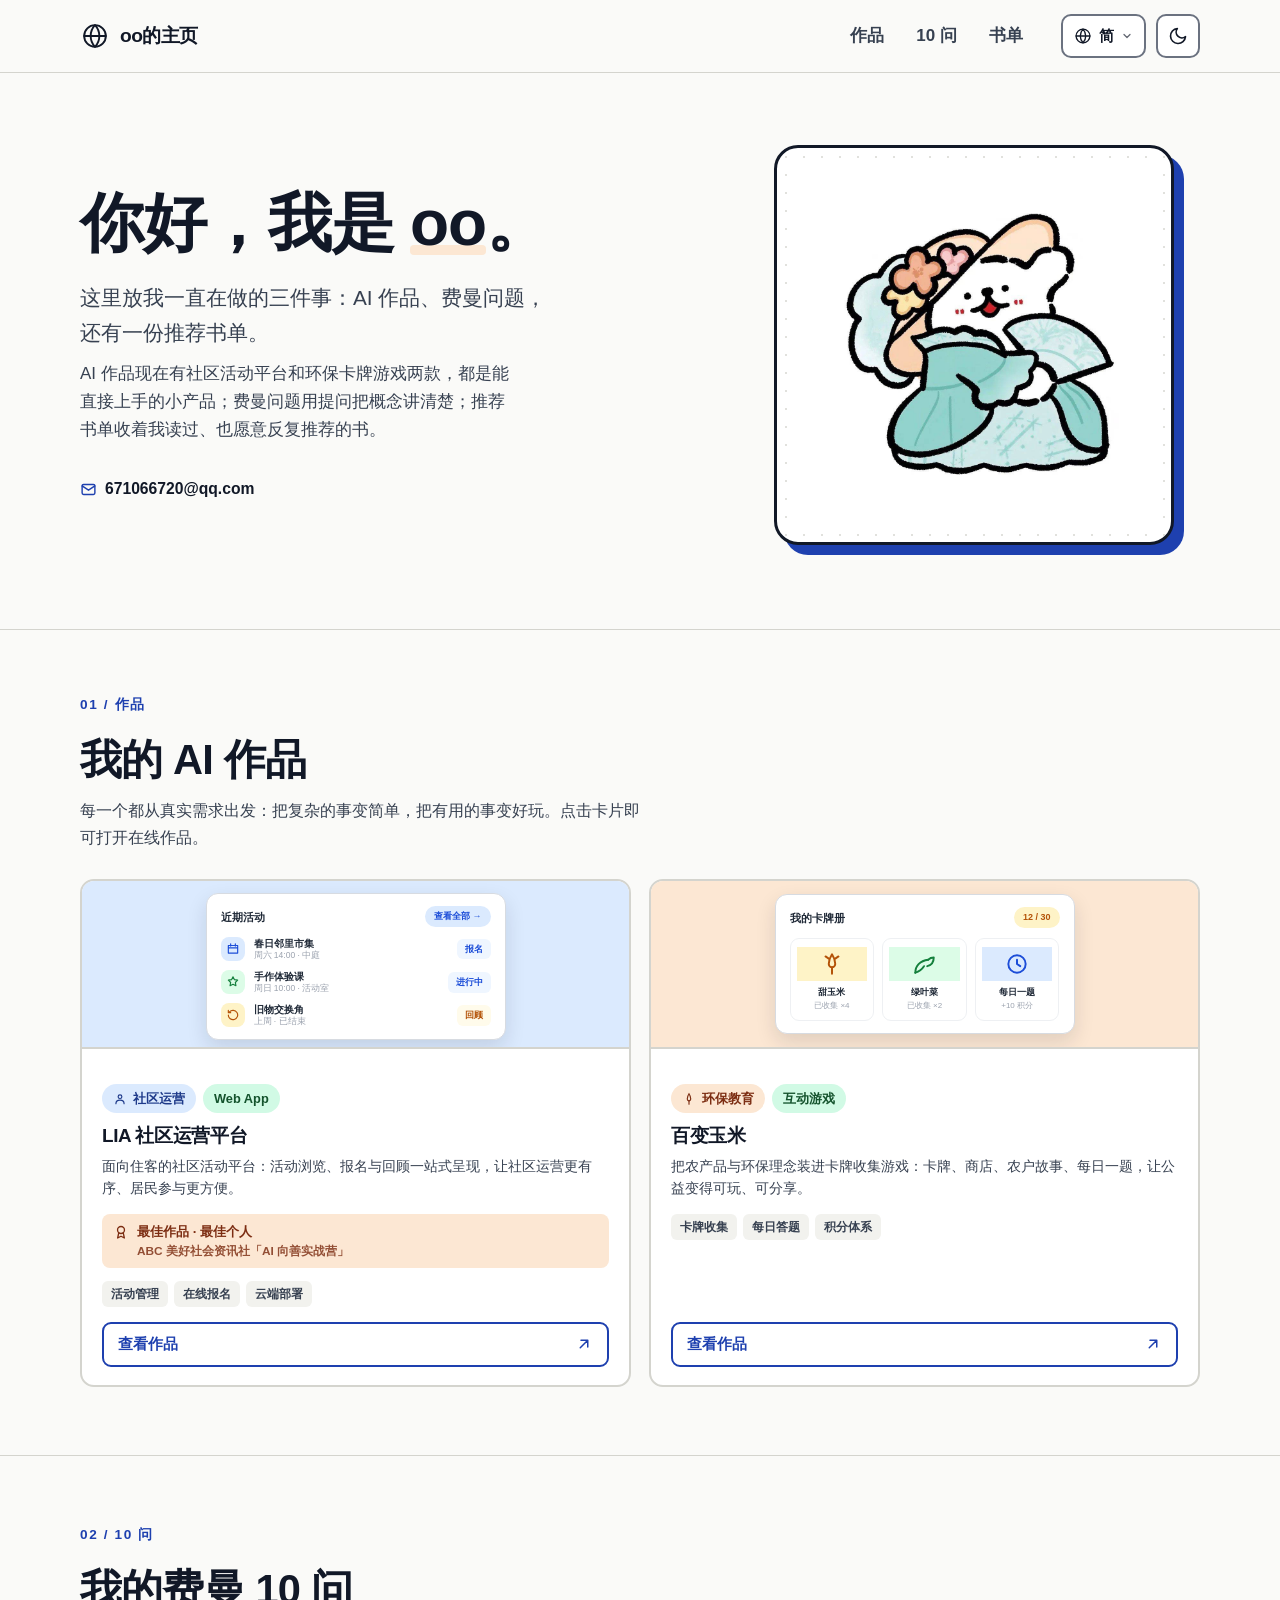
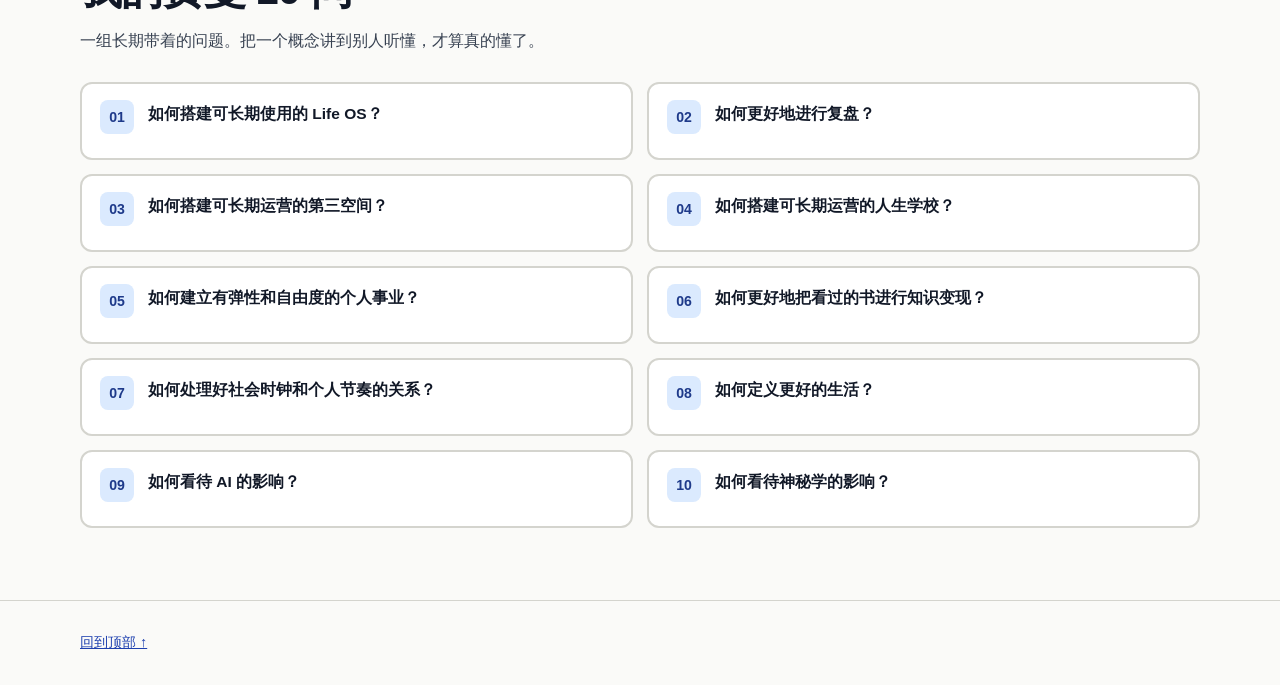
==== index.html @ 243a86cc "LIA 作品补充获奖说明：ABC 美好社会资讯社 AI 向善实战营最佳作品、最佳个人" ====
<!DOCTYPE html>
<html lang="zh-CN" data-theme="light">
<head>
  <meta charset="UTF-8">
  <meta name="viewport" content="width=device-width, initial-scale=1">
  <title>oo的主页</title>
  <meta name="description" content="oo 的 AI 作品集与费曼 10 问：社区运营平台、百变玉米，一组长期带着的问题，一份推荐书单。">
  <style>
    /* ============ Design tokens ============ */
    :root {
      --bg: #FAFAF8;
      --surface: #FFFFFF;
      --surface-2: #F2F2EE;
      --text: #111827;
      --text-muted: #374151;
      --border: #6B7280;
      --border-soft: #D4D4CE;
      --primary: #1E40AF;
      --primary-hover: #172E7E;
      --on-primary: #FFFFFF;
      --focus: #B91C1C;
      --shadow: 0 1px 2px rgba(17,24,39,.06), 0 8px 24px rgba(17,24,39,.05);
      --tag-blue-bg: #DBEAFE; --tag-blue-text: #1E3A8A;
      --tag-mint-bg: #D1FAE5; --tag-mint-text: #14532D;
      --tag-peach-bg: #FCE7D3; --tag-peach-text: #7C2D12;
      --tag-purple-bg: #EDE9FE; --tag-purple-text: #5B21B6;
      --ok: #166534; --bad: #991B1B; --cur: #92400E;
      --radius: 14px;
      --wrap: 1120px;
    }
    [data-theme="dark"] {
      --bg: #0C1424;
      --surface: #142033;
      --surface-2: #1B2A41;
      --text: #F8FAFC;
      --text-muted: #D5DEEB;
      --border: #94A3B8;
      --border-soft: #334155;
      --primary: #93C5FD;
      --primary-hover: #BFDBFE;
      --on-primary: #0C1424;
      --focus: #FCA5A5;
      --shadow: 0 1px 2px rgba(0,0,0,.3), 0 10px 30px rgba(0,0,0,.25);
      --tag-blue-bg: #1E3A8A; --tag-blue-text: #DBEAFE;
      --tag-mint-bg: #14532D; --tag-mint-text: #D1FAE5;
      --tag-peach-bg: #7C2D12; --tag-peach-text: #FCE7D3;
      --tag-purple-bg: #5B21B6; --tag-purple-text: #EDE9FE;
      --ok: #86EFAC; --bad: #FCA5A5; --cur: #FCD34D;
    }

    /* ============ Base ============ */
    *, *::before, *::after { box-sizing: border-box; }
    [hidden] { display: none !important; }
    html { scroll-behavior: smooth; }
    body {
      margin: 0;
      background: var(--bg);
      color: var(--text);
      font-family: -apple-system, BlinkMacSystemFont, "PingFang SC", "Hiragino Sans GB", "Microsoft YaHei", "Noto Sans SC", "Segoe UI", sans-serif;
      font-size: 17px;
      line-height: 1.65;
      -webkit-font-smoothing: antialiased;
    }
    img { max-width: 100%; display: block; }
    a { color: var(--primary); }
    h1, h2, h3 { line-height: 1.25; letter-spacing: -0.02em; }
    h1 { font-size: clamp(2.4rem, 6vw, 4rem); margin: 0 0 18px; }
    html[lang="ja"] h1 { font-size: clamp(1.9rem, 4.2vw, 2.8rem); }
    h2 { font-size: clamp(1.9rem, 4.5vw, 2.6rem); margin: 0 0 12px; }
    h3 { font-size: 1.35rem; margin: 0 0 10px; }
    p { margin: 0 0 16px; }
    .wrap { width: min(var(--wrap), calc(100% - 48px)); margin-inline: auto; }
    .sr-only {
      position: absolute; width: 1px; height: 1px; padding: 0; margin: -1px;
      overflow: hidden; clip: rect(0,0,0,0); white-space: nowrap; border: 0;
    }

    /* ============ Accessibility ============ */
    .skip-link {
      position: absolute; left: 16px; top: -100px; z-index: 1000;
      background: var(--primary); color: var(--on-primary);
      padding: 12px 20px; border-radius: 8px; font-weight: 700; text-decoration: none;
    }
    .skip-link:focus { top: 12px; }
    :focus-visible { outline: 4px solid var(--focus); outline-offset: 3px; border-radius: 4px; }
    @media (prefers-reduced-motion: reduce) {
      html { scroll-behavior: auto; }
      *, *::before, *::after { animation-duration: .001ms !important; transition-duration: .001ms !important; }
      .reveal { opacity: 1 !important; transform: none !important; }
    }

    /* ============ Header ============ */
    .site-header {
      position: sticky; top: 0; z-index: 50;
      background: color-mix(in srgb, var(--bg) 92%, transparent);
      backdrop-filter: blur(10px);
      border-bottom: 1px solid var(--border-soft);
    }
    .header-inner { display: flex; align-items: center; gap: 24px; min-height: 72px; }
    .brand { display: inline-flex; align-items: center; gap: 10px; color: var(--text); text-decoration: none; font-weight: 800; font-size: 1.2rem; letter-spacing: -0.03em; }
    .brand-mark { width: 30px; height: 30px; display: grid; place-items: center; background: none; color: var(--text); }
    .brand-mark svg { width: 26px; height: 26px; }
    .site-nav { margin-left: auto; display: flex; gap: 4px; align-items: center; }
    .site-nav a {
      color: var(--text-muted); text-decoration: none; font-weight: 600;
      padding: 10px 14px; border-radius: 8px; min-height: 44px; display: inline-flex; align-items: center;
    }
    .site-nav a:hover { background: var(--surface-2); color: var(--text); }
    .icon-btn {
      width: 44px; height: 44px; display: grid; place-items: center;
      background: var(--surface); color: var(--text); border: 2px solid var(--border);
      border-radius: 10px; cursor: pointer;
    }
    .icon-btn:hover { background: var(--surface-2); }
    .icon-btn svg { width: 20px; height: 20px; }

    /* ============ Language switcher ============ */
    .header-tools { display: flex; align-items: center; gap: 10px; }
    .lang-wrap { position: relative; }
    .lang-btn {
      display: inline-flex; align-items: center; gap: 7px;
      height: 44px; padding: 0 11px; border: 2px solid var(--border); border-radius: 10px;
      background: var(--surface); color: var(--text); font-weight: 700; font-size: .92rem;
      cursor: pointer; font-family: inherit;
    }
    .lang-btn:hover { background: var(--surface-2); }
    .lang-btn .globe { width: 18px; height: 18px; flex: none; }
    .lang-btn .chev { width: 12px; height: 12px; flex: none; opacity: .65; transition: transform .18s ease; }
    .lang-btn[aria-expanded="true"] .chev { transform: rotate(180deg); }
    .lang-menu {
      position: absolute; right: 0; top: calc(100% + 8px); z-index: 60;
      min-width: 168px; margin: 0; padding: 6px; list-style: none;
      background: var(--surface); border: 2px solid var(--border); border-radius: 12px;
      box-shadow: var(--shadow);
    }
    .lang-menu[hidden] { display: none; }
    .lang-menu button {
      width: 100%; display: flex; align-items: center; justify-content: space-between; gap: 10px;
      padding: 10px 12px; border: 0; border-radius: 8px; background: none; color: var(--text);
      font-family: inherit; font-size: .92rem; font-weight: 600; text-align: left; cursor: pointer;
    }
    .lang-menu button:hover, .lang-menu button:focus-visible { background: var(--surface-2); }
    .lang-menu button[aria-checked="true"] { font-weight: 800; }
    .lang-menu button[aria-checked="true"]::after { content: "✓"; font-weight: 800; color: var(--primary); }

    /* ============ Hero ============ */
    .hero { padding: 72px 0 84px; border-bottom: 1px solid var(--border-soft); }
    .hero-grid { display: grid; grid-template-columns: 1.15fr .85fr; gap: 56px; align-items: center; }
    .eyebrow {
      display: inline-flex; align-items: center; gap: 8px;
      font-size: .85rem; font-weight: 800; letter-spacing: .12em; text-transform: uppercase;
      color: var(--primary); margin-bottom: 18px;
    }
    .eyebrow svg { width: 18px; height: 18px; }
    .hero-lead { font-size: clamp(1.1rem, 2.4vw, 1.3rem); color: var(--text-muted); max-width: 42ch; margin-bottom: 10px; }
    .hero-sub { color: var(--text-muted); max-width: 46ch; }
    .hl { position: relative; white-space: nowrap; }
    .hl::after {
      content: ""; position: absolute; left: 0; right: 0; bottom: 4px; height: 10px;
      background: var(--tag-peach-bg); z-index: -1; border-radius: 4px;
    }
    .hero-email { display: inline-flex; align-items: center; gap: 8px; margin: 16px 0 0; font-size: .98rem; font-weight: 700; color: var(--text-muted); }
    .hero-email svg { width: 17px; height: 17px; color: var(--primary); }
    .hero-email-text { color: var(--text); font-variant-numeric: tabular-nums; }

    .hero-art { position: relative; display: grid; justify-items: center; }
    .avatar-frame {
      position: relative; width: min(100%, 400px); aspect-ratio: 1;
      border-radius: 24px; background: var(--surface); border: 3px solid var(--text);
      box-shadow: 10px 10px 0 var(--primary);
      overflow: hidden; display: grid; place-items: center;
    }
    .avatar-frame::before {
      content: ""; position: absolute; inset: 0;
      background-image: radial-gradient(var(--border-soft) 1.4px, transparent 1.4px);
      background-size: 18px 18px; opacity: .7;
    }
    .avatar-frame img { position: relative; width: 88%; height: 88%; object-fit: contain; }

    /* ============ Sections ============ */
    section { padding: 88px 0; }
    #works { padding: 60px 0 68px; }
    .section-head { margin-bottom: 28px; max-width: 60ch; }
    .section-desc { color: var(--text-muted); font-size: 1rem; margin-bottom: 0; }

    /* ============ Work cards ============ */
    .cards { display: grid; grid-template-columns: repeat(2, 1fr); gap: 18px; }
    .card {
      background: var(--surface); border: 2px solid var(--border-soft);
      border-radius: var(--radius); overflow: hidden; display: flex; flex-direction: column;
      transition: transform .2s ease, border-color .2s ease, box-shadow .2s ease;
    }
    .card:hover { transform: translateY(-4px); border-color: var(--text); box-shadow: var(--shadow); }
    .card-preview {
      height: 168px; position: relative; overflow: hidden;
      border-bottom: 2px solid var(--border-soft);
      display: grid; place-items: center; padding: 12px;
    }
    .preview-lia { background: var(--tag-blue-bg); }
    .preview-corn { background: var(--tag-peach-bg); }
    .preview-en { background: var(--tag-mint-bg); }
    .preview-ko { background: var(--tag-purple-bg); }
    .card-body { padding: 18px 20px; display: flex; flex-direction: column; flex: 1; }
    .tags { display: flex; flex-wrap: wrap; gap: 7px; margin-bottom: 11px; list-style: none; padding: 0; }
    .tag {
      display: inline-flex; align-items: center; gap: 6px;
      font-size: .8rem; font-weight: 800; padding: 4px 11px; border-radius: 999px;
    }
    .tag svg { width: 14px; height: 14px; }
    .tag-blue { background: var(--tag-blue-bg); color: var(--tag-blue-text); }
    .tag-mint { background: var(--tag-mint-bg); color: var(--tag-mint-text); }
    .tag-peach { background: var(--tag-peach-bg); color: var(--tag-peach-text); }
    .tag-purple { background: var(--tag-purple-bg); color: var(--tag-purple-text); }
    .card h3 { font-size: 1.18rem; margin: 0 0 7px; }
    .card p { color: var(--text-muted); font-size: .9rem; margin-bottom: 14px; line-height: 1.55; }
    .card-honor {
      display: flex; align-items: flex-start; gap: 8px;
      background: var(--tag-peach-bg); color: var(--tag-peach-text);
      border-radius: 8px; padding: 8px 11px; margin: 0 0 13px;
      line-height: 1.45;
    }
    .card-honor svg { width: 16px; height: 16px; flex: none; margin-top: 2px; }
    .honor-award { display: block; font-size: .82rem; font-weight: 800; }
    .honor-from { display: block; font-size: .74rem; font-weight: 700; opacity: .82; margin-top: 2px; }
    .features { list-style: none; padding: 0; margin: 0 0 15px; display: flex; flex-wrap: wrap; gap: 6px; }
    .features li { font-size: .78rem; font-weight: 600; color: var(--text-muted); background: var(--surface-2); padding: 3px 9px; border-radius: 6px; }
    .card-link {
      margin-top: auto; display: inline-flex; align-items: center; justify-content: space-between; gap: 10px;
      min-height: 42px; padding: 8px 14px; border: 2px solid var(--primary); border-radius: 9px;
      color: var(--primary); font-weight: 800; text-decoration: none; font-size: .92rem;
    }
    .card-link:hover { background: var(--primary); color: var(--on-primary); }
    .card-link svg { width: 18px; height: 18px; }

    /* ============ Mini previews (decorative) ============ */
    .mock {
      width: 100%; max-width: 300px; background: #fff;
      border: 1.5px solid #D7DBE1; border-radius: 12px; padding: 12px 14px;
      box-shadow: 0 8px 20px rgba(15,23,42,.12); color: #1F2937;
    }
    .mock-top { display: flex; align-items: center; justify-content: space-between; margin-bottom: 10px; }
    .mock-pill { font-size: 9px; font-weight: 800; padding: 3px 9px; border-radius: 999px; background: #DBEAFE; color: #1D4ED8; }
    .mock-pill.green { background: #DCFCE7; color: #15803D; }
    .mock-pill.amber { background: #FEF3C7; color: #B45309; }
    .mock-pill.violet { background: #EDE9FE; color: #6D28D9; }
    .mock-title { font-size: 11px; font-weight: 800; color: #1F2937; }
    .mock-name { font-size: 10px; font-weight: 700; color: #1F2937; white-space: nowrap; overflow: hidden; text-overflow: ellipsis; }
    .mock-sub { font-size: 8.5px; font-weight: 500; color: #9CA3AF; }
    .mock-lia-item { display: flex; align-items: center; gap: 9px; margin-bottom: 9px; }
    .mock-lia-item:last-child { margin-bottom: 0; }
    .mock-av { width: 24px; height: 24px; border-radius: 8px; background: #DBEAFE; flex: none; display: grid; place-items: center; }
    .mock-av svg { width: 14px; height: 14px; color: #1D4ED8; }
    .mock-av.green { background: #DCFCE7; } .mock-av.green svg { color: #15803D; }
    .mock-av.amber { background: #FEF3C7; } .mock-av.amber svg { color: #B45309; }
    .mock-lia-item > div { flex: 1; min-width: 0; line-height: 1.3; }
    .mock-chip { font-size: 9px; font-weight: 800; padding: 3px 8px; border-radius: 6px; white-space: nowrap; background: #EFF6FF; color: #1D4ED8; }
    .mock-chip.amber { background: #FFFBEB; color: #B45309; }
    .mock-corn-grid { display: grid; grid-template-columns: repeat(3, 1fr); gap: 8px; }
    .mock-card { border: 1px solid #EEF0F3; border-radius: 9px; padding: 8px 6px; text-align: center; }
    .mock-card-art { height: 34px; display: grid; place-items: center; margin-bottom: 6px; }
    .mock-card-art svg { width: 26px; height: 26px; }
    .mock-card .mock-name { font-size: 9px; line-height: 1.3; }
    .mock-card .mock-sub { font-size: 8px; }
    .mock-progress { display: flex; gap: 4px; margin-bottom: 10px; }
    .mock-progress span { height: 6px; border-radius: 4px; flex: 1; background: #E9ECF1; }
    .mock-progress .on { background: #16A34A; } .mock-progress .now { background: #F59E0B; }
    .mock-bubble { font-size: 10px; font-weight: 600; padding: 6px 10px; border-radius: 9px; margin-bottom: 7px; max-width: 86%; line-height: 1.35; }
    .mock-bubble.left { background: #F1F3F6; margin-right: auto; border-bottom-left-radius: 3px; }
    .mock-bubble.right { background: #DCFCE7; margin-left: auto; border-bottom-right-radius: 3px; }
    .mock-feedback { font-size: 9.5px; font-weight: 800; color: #15803D; display: flex; align-items: center; gap: 5px; margin-top: 2px; }
    .mock-feedback svg { width: 12px; height: 12px; }

    /* ============ Feynman questions ============ */
    #questions { padding: 64px 0 72px; border-top: 1px solid var(--border-soft); }
    .q-list { display: grid; grid-template-columns: repeat(2, 1fr); gap: 14px; }
    .q-item {
      background: var(--surface); border: 2px solid var(--border-soft);
      border-radius: 12px; transition: border-color .18s ease, box-shadow .18s ease;
    }
    .q-item:hover { border-color: var(--text); box-shadow: var(--shadow); }
    .q-head { display: flex; align-items: flex-start; gap: 14px; padding: 16px 18px; min-height: 74px; }
    .q-num {
      flex: none; display: grid; place-items: center;
      min-width: 34px; height: 34px; padding: 0 6px;
      border-radius: 8px; font-weight: 800; font-size: .88rem;
      font-variant-numeric: tabular-nums;
    }
    .q-title { flex: 1; font-weight: 700; line-height: 1.45; padding-top: 3px; font-size: .97rem; }

    /* ============ Footer ============ */
    .site-footer { border-top: 1px solid var(--border-soft); padding: 30px 0; color: var(--text-muted); font-size: .9rem; }
    .footer-inner { display: flex; flex-wrap: wrap; gap: 12px; justify-content: space-between; align-items: center; }

    /* ============ Reveal ============ */
    .reveal { opacity: 0; transform: translateY(16px); transition: opacity .45s ease, transform .45s ease; }
    .reveal.in { opacity: 1; transform: none; }

    /* ============ Responsive ============ */
    @media (max-width: 960px) {
      .cards { grid-template-columns: repeat(2, 1fr); }
      .hero-grid { gap: 36px; }
    }
    @media (max-width: 680px) {
      body { font-size: 16px; }
      .wrap { width: min(var(--wrap), calc(100% - 32px)); }
      .header-inner { flex-wrap: wrap; gap: 8px 12px; padding: 10px 0; min-height: 0; }
      .header-tools { margin-left: auto; }
      .site-nav { order: 3; width: 100%; margin-left: 0; gap: 2px; overflow-x: auto; -webkit-overflow-scrolling: touch; }
      .site-nav a { padding: 8px 10px; font-size: .9rem; white-space: nowrap; }
      .hero { padding: 40px 0 56px; }
      .hero-grid { grid-template-columns: 1fr; }
      .hero-art { order: -1; }
      .avatar-frame { width: min(78%, 320px); box-shadow: 7px 7px 0 var(--primary); }
      .cards { grid-template-columns: 1fr; }
      .q-list { grid-template-columns: 1fr; }
      section { padding: 64px 0; }
      #questions { padding: 48px 0 56px; }
    }
    @media (max-width: 400px) {
      .card-honor { padding: 7px 9px; gap: 7px; }
      .honor-award { font-size: .78rem; }
      .honor-from { font-size: .7rem; }
    }
  </style>
</head>
<body>
  <a class="skip-link" href="#main">跳到主要内容</a>

  <header class="site-header">
    <div class="wrap header-inner">
      <a class="brand" href="#top" aria-label="oo的主页，返回顶部">
        <span class="brand-mark" aria-hidden="true">
          <svg viewBox="0 0 24 24" fill="none" stroke="currentColor" stroke-width="1.75" stroke-linecap="round" stroke-linejoin="round"><circle cx="12" cy="12" r="10"/><path d="M12 2a14.5 14.5 0 0 0 0 20 14.5 14.5 0 0 0 0-20"/><path d="M2 12h20"/></svg>
        </span>
        <span>oo的主页</span>
      </a>
      <nav class="site-nav" aria-label="主导航">
        <a href="#works">作品</a>
        <a href="#questions">10 问</a>
        <a href="./推荐书单/index.html" title="推荐书单">书单</a>
      </nav>
      <div class="header-tools">
        <div class="lang-wrap">
          <button id="langBtn" class="lang-btn" type="button" aria-haspopup="true" aria-expanded="false" aria-controls="langMenu" aria-label="切换语言">
            <svg class="globe" viewBox="0 0 24 24" fill="none" stroke="currentColor" stroke-width="1.8" stroke-linecap="round" stroke-linejoin="round" aria-hidden="true"><circle cx="12" cy="12" r="9.2"/><path d="M12 2.8a13.5 13.5 0 0 0 0 18.4 13.5 13.5 0 0 0 0-18.4M2.8 12h18.4"/></svg>
            <span id="langCurrent">简</span>
            <svg class="chev" viewBox="0 0 24 24" fill="none" stroke="currentColor" stroke-width="2.5" stroke-linecap="round" stroke-linejoin="round" aria-hidden="true"><path d="M6 9l6 6 6-6"/></svg>
          </button>
          <ul id="langMenu" class="lang-menu" role="menu" aria-label="语言" hidden>
            <li role="none"><button type="button" role="menuitemradio" data-lang="zh-Hans" aria-checked="true">简体中文</button></li>
            <li role="none"><button type="button" role="menuitemradio" data-lang="zh-Hant" aria-checked="false">繁體中文</button></li>
            <li role="none"><button type="button" role="menuitemradio" data-lang="en" aria-checked="false">English</button></li>
            <li role="none"><button type="button" role="menuitemradio" data-lang="ko" aria-checked="false">한국어</button></li>
            <li role="none"><button type="button" role="menuitemradio" data-lang="ja" aria-checked="false">日本語</button></li>
          </ul>
        </div>
        <button id="themeToggle" class="icon-btn" type="button" aria-pressed="false" aria-label="切换到深色模式" title="切换深浅色模式">
          <svg id="themeIcon" viewBox="0 0 24 24" fill="none" stroke="currentColor" stroke-width="2" stroke-linecap="round" stroke-linejoin="round" aria-hidden="true"><path d="M21 12.8A9 9 0 1 1 11.2 3 7 7 0 0 0 21 12.8z"/></svg>
        </button>
      </div>
    </div>
  </header>

  <main id="main">
    <!-- HERO -->
    <section id="top" class="hero" aria-labelledby="hero-title">
      <div class="wrap hero-grid">
        <div class="hero-copy">
          <h1 id="hero-title">你好，我是 <span class="hl">oo</span>。</h1>
          <p class="hero-lead">这里放我一直在做的三件事：AI 作品、费曼问题，还有一份推荐书单。</p>
          <p class="hero-sub">AI 作品现在有社区活动平台和环保卡牌游戏两款，都是能直接上手的小产品；费曼问题用提问把概念讲清楚；推荐书单收着我读过、也愿意反复推荐的书。</p>
          <p class="hero-email"><svg viewBox="0 0 24 24" fill="none" stroke="currentColor" stroke-width="2" stroke-linecap="round" stroke-linejoin="round" aria-hidden="true"><rect x="3" y="5" width="18" height="14" rx="2"/><path d="M3 7l9 6 9-6"/></svg><span class="hero-email-text">671066720@qq.com</span></p>
        </div>
        <div class="hero-art">
          <div class="avatar-frame">
            <img src="./assets/avatar.jpeg" alt="oo 的头像：一只穿绿色和服、手捧花束的白色小狐狸插画" width="1080" height="1080">
          </div>
        </div>
      </div>
    </section>

    <!-- WORKS -->
    <section id="works" aria-labelledby="works-title">
      <div class="wrap">
        <header class="section-head reveal">
          <p class="eyebrow">01 / 作品</p>
          <h2 id="works-title">我的 AI 作品</h2>
          <p class="section-desc">每一个都从真实需求出发：把复杂的事变简单，把有用的事变好玩。点击卡片即可打开在线作品。</p>
        </header>

        <div class="cards">
          <!-- Card 1 -->
          <article class="card reveal">
            <div class="card-preview preview-lia" aria-hidden="true">
              <div class="mock">
                <div class="mock-top"><span class="mock-title">近期活动</span><span class="mock-pill">查看全部 →</span></div>
                <div class="mock-lia-item"><span class="mock-av"><svg viewBox="0 0 24 24" fill="none" stroke="currentColor" stroke-width="2" stroke-linecap="round" stroke-linejoin="round"><path d="M4 6h16v13H4zM4 10h16M8 3v4M16 3v4"/></svg></span><div><div class="mock-name">春日邻里市集</div><div class="mock-sub">周六 14:00 · 中庭</div></div><span class="mock-chip">报名</span></div>
                <div class="mock-lia-item"><span class="mock-av green"><svg viewBox="0 0 24 24" fill="none" stroke="currentColor" stroke-width="2" stroke-linecap="round" stroke-linejoin="round"><path d="M12 3l2.5 5 5.5.8-4 4 1 5.5L12 15.8 7 18.3l1-5.5-4-4 5.5-.8z"/></svg></span><div><div class="mock-name">手作体验课</div><div class="mock-sub">周日 10:00 · 活动室</div></div><span class="mock-chip">进行中</span></div>
                <div class="mock-lia-item"><span class="mock-av amber"><svg viewBox="0 0 24 24" fill="none" stroke="currentColor" stroke-width="2" stroke-linecap="round" stroke-linejoin="round"><path d="M4 12a8 8 0 1 0 2-5.3M4 4v4h4"/></svg></span><div><div class="mock-name">旧物交换角</div><div class="mock-sub">上周 · 已结束</div></div><span class="mock-chip amber">回顾</span></div>
              </div>
            </div>
            <div class="card-body">
              <ul class="tags" aria-label="作品分类">
                <li class="tag tag-blue"><svg viewBox="0 0 24 24" fill="none" stroke="currentColor" stroke-width="2" stroke-linecap="round" aria-hidden="true"><circle cx="12" cy="8" r="3.2"/><path d="M5 20c0-3.5 3-6 7-6s7 2.5 7 6"/></svg>社区运营</li>
                <li class="tag tag-mint">Web App</li>
              </ul>
              <h3>LIA 社区运营平台</h3>
              <p>面向住客的社区活动平台：活动浏览、报名与回顾一站式呈现，让社区运营更有序、居民参与更方便。</p>
              <div class="card-honor"><svg viewBox="0 0 24 24" fill="none" stroke="currentColor" stroke-width="2" stroke-linecap="round" stroke-linejoin="round" aria-hidden="true"><circle cx="12" cy="9" r="5.2"/><path d="M8.6 13.4L7 21l5-2.6 5 2.6-1.6-7.6"/></svg><div><span class="honor-award">最佳作品 · 最佳个人</span><span class="honor-from">ABC 美好社会资讯社「AI 向善实战营」</span></div></div>
              <ul class="features" aria-label="作品特点"><li>活动管理</li><li>在线报名</li><li>云端部署</li></ul>
              <a class="card-link" href="https://lia-community-ops-d8d0uj220d6c66-1499054183.tcloudbaseapp.com/resident/activities.html" target="_blank" rel="noopener noreferrer" aria-label="查看 LIA 社区运营平台（在新窗口打开）">
                查看作品
                <svg viewBox="0 0 24 24" fill="none" stroke="currentColor" stroke-width="2" stroke-linecap="round" stroke-linejoin="round" aria-hidden="true"><path d="M7 17L17 7M8 7h9v9"/></svg>
              </a>
            </div>
          </article>

          <!-- Card 2 -->
          <article class="card reveal">
            <div class="card-preview preview-corn" aria-hidden="true">
              <div class="mock">
                <div class="mock-top"><span class="mock-title">我的卡牌册</span><span class="mock-pill amber">12 / 30</span></div>
                <div class="mock-corn-grid">
                  <div class="mock-card"><div class="mock-card-art" style="background:#FEF3C7"><svg viewBox="0 0 24 24" fill="none" stroke="#B45309" stroke-width="1.8" stroke-linecap="round" stroke-linejoin="round"><path d="M12 3c2 3 3 6 3 9a3 3 0 0 1-6 0c0-3 1-6 3-9z"/><path d="M12 21v-5M9 7l-3-2M15 7l3-2"/></svg></div><div class="mock-name">甜玉米</div><div class="mock-sub">已收集 ×4</div></div>
                  <div class="mock-card"><div class="mock-card-art" style="background:#DCFCE7"><svg viewBox="0 0 24 24" fill="none" stroke="#15803D" stroke-width="1.8" stroke-linecap="round" stroke-linejoin="round"><path d="M4 20c0-6 4-11 12-12"/><path d="M16 8c2-2 4-2 5-2 0 4-2 7-6 8"/><path d="M4 20c3-1 6-3 8-6"/></svg></div><div class="mock-name">绿叶菜</div><div class="mock-sub">已收集 ×2</div></div>
                  <div class="mock-card"><div class="mock-card-art" style="background:#DBEAFE"><svg viewBox="0 0 24 24" fill="none" stroke="#1D4ED8" stroke-width="1.8" stroke-linecap="round" stroke-linejoin="round"><circle cx="12" cy="12" r="8"/><path d="M12 8v4l3 2"/></svg></div><div class="mock-name">每日一题</div><div class="mock-sub">+10 积分</div></div>
                </div>
              </div>
            </div>
            <div class="card-body">
              <ul class="tags" aria-label="作品分类">
                <li class="tag tag-peach"><svg viewBox="0 0 24 24" fill="none" stroke="currentColor" stroke-width="2" stroke-linecap="round" aria-hidden="true"><path d="M12 3c2 3 3 6 3 9a3 3 0 0 1-6 0c0-3 1-6 3-9z"/><path d="M12 21v-5"/></svg>环保教育</li>
                <li class="tag tag-mint">互动游戏</li>
              </ul>
              <h3>百变玉米</h3>
              <p>把农产品与环保理念装进卡牌收集游戏：卡牌、商店、农户故事、每日一题，让公益变得可玩、可分享。</p>
              <ul class="features" aria-label="作品特点"><li>卡牌收集</li><li>每日答题</li><li>积分体系</li></ul>
              <a class="card-link" href="https://wintermoon123.github.io/baibianyumi" target="_blank" rel="noopener noreferrer" aria-label="查看百变玉米（在新窗口打开）">
                查看作品
                <svg viewBox="0 0 24 24" fill="none" stroke="currentColor" stroke-width="2" stroke-linecap="round" stroke-linejoin="round" aria-hidden="true"><path d="M7 17L17 7M8 7h9v9"/></svg>
              </a>
            </div>
          </article>

          <!-- Card 3：暂时隐藏，去掉 hidden 即可恢复 -->
          <article class="card reveal" hidden>
            <div class="card-preview preview-en" aria-hidden="true">
              <div class="mock">
                <div class="mock-top"><span class="mock-title">咖啡店点单</span><span class="mock-pill green">情境 3/10</span></div>
                <div class="mock-progress"><span class="on"></span><span class="on"></span><span class="now"></span><span></span><span></span></div>
                <div class="mock-bubble left">Can I have a coffee, please?</div>
                <div class="mock-bubble right">Sure, what size would you like?</div>
                <div class="mock-feedback"><svg viewBox="0 0 24 24" fill="none" stroke="currentColor" stroke-width="3" stroke-linecap="round"><path d="M20 6L9 17l-5-5"/></svg>答对 · 进度 60%</div>
              </div>
            </div>
            <div class="card-body">
              <ul class="tags" aria-label="作品分类">
                <li class="tag tag-mint"><svg viewBox="0 0 24 24" fill="none" stroke="currentColor" stroke-width="2" stroke-linecap="round" aria-hidden="true"><path d="M4 5h16v11H8l-4 4z"/><path d="M8 9h8M8 12h5"/></svg>语言学习</li>
                <li class="tag tag-blue">AI 应用</li>
              </ul>
              <h3>英语情境闯关</h3>
              <p>十个真实情境，用英语把一件事办成。进度条反映任务完成度，决策点用符号区分对错，AI 点评即时反馈。</p>
              <ul class="features" aria-label="作品特点"><li>情境闯关</li><li>AI 点评</li><li>生词本</li></ul>
              <a class="card-link" href="https://wintermoon123.github.io/Englishroleplay" target="_blank" rel="noopener noreferrer" aria-label="查看英语情境闯关（在新窗口打开）">
                查看作品
                <svg viewBox="0 0 24 24" fill="none" stroke="currentColor" stroke-width="2" stroke-linecap="round" stroke-linejoin="round" aria-hidden="true"><path d="M7 17L17 7M8 7h9v9"/></svg>
              </a>
            </div>
          </article>

          <!-- Card 4：暂时隐藏，去掉 hidden 即可恢复 -->
          <article class="card reveal" hidden>
            <div class="card-preview preview-ko" aria-hidden="true">
              <div class="mock">
                <div class="mock-top"><span class="mock-title">카페 주문하기</span><span class="mock-pill violet">상황 3/10</span></div>
                <div class="mock-progress"><span class="on"></span><span class="on"></span><span class="now"></span><span></span><span></span></div>
                <div class="mock-bubble left">커피 한 잔 주세요.</div>
                <div class="mock-bubble right">사이즈는 어떻게 하시겠어요?</div>
                <div class="mock-feedback"><svg viewBox="0 0 24 24" fill="none" stroke="currentColor" stroke-width="3" stroke-linecap="round"><path d="M20 6L9 17l-5-5"/></svg>정답 · 진행 60%</div>
              </div>
            </div>
            <div class="card-body">
              <ul class="tags" aria-label="作品分类">
                <li class="tag tag-purple"><svg viewBox="0 0 24 24" fill="none" stroke="currentColor" stroke-width="2" stroke-linecap="round" aria-hidden="true"><path d="M4 5h16v11H8l-4 4z"/><path d="M8 9h8M8 12h5"/></svg>语言学习</li>
                <li class="tag tag-blue">AI 应用</li>
              </ul>
              <h3>韩语情境闯关</h3>
              <p>十个真实情境，用韩语把一件事办成。不只说对，还要说得体——进度条反映任务完成度，AI 点评即时反馈。</p>
              <ul class="features" aria-label="作品特点"><li>情境闯关</li><li>AI 点评</li><li>生词本</li></ul>
              <a class="card-link" href="https://wintermoon123.github.io/Koreanroleplay" target="_blank" rel="noopener noreferrer" aria-label="查看韩语情境闯关（在新窗口打开）">
                查看作品
                <svg viewBox="0 0 24 24" fill="none" stroke="currentColor" stroke-width="2" stroke-linecap="round" stroke-linejoin="round" aria-hidden="true"><path d="M7 17L17 7M8 7h9v9"/></svg>
              </a>
            </div>
          </article>
        </div>
      </div>
    </section>

    <!-- QUESTIONS -->
    <section id="questions" aria-labelledby="questions-title">
      <div class="wrap">
        <header class="section-head reveal">
          <p class="eyebrow">02 / 10 问</p>
          <h2 id="questions-title">我的费曼 10 问</h2>
          <p class="section-desc">一组长期带着的问题。把一个概念讲到别人听懂，才算真的懂了。</p>
        </header>

        <div class="q-list reveal">
          <div class="q-item">
            <div class="q-head"><span class="q-num tag-blue">01</span><span class="q-title">如何搭建可长期使用的 Life OS？</span></div>
          </div>
          <div class="q-item">
            <div class="q-head"><span class="q-num tag-blue">02</span><span class="q-title">如何更好地进行复盘？</span></div>
          </div>
          <div class="q-item">
            <div class="q-head"><span class="q-num tag-blue">03</span><span class="q-title">如何搭建可长期运营的第三空间？</span></div>
          </div>
          <div class="q-item">
            <div class="q-head"><span class="q-num tag-blue">04</span><span class="q-title">如何搭建可长期运营的人生学校？</span></div>
          </div>
          <div class="q-item">
            <div class="q-head"><span class="q-num tag-blue">05</span><span class="q-title">如何建立有弹性和自由度的个人事业？</span></div>
          </div>
          <div class="q-item">
            <div class="q-head"><span class="q-num tag-blue">06</span><span class="q-title">如何更好地把看过的书进行知识变现？</span></div>
          </div>
          <div class="q-item">
            <div class="q-head"><span class="q-num tag-blue">07</span><span class="q-title">如何处理好社会时钟和个人节奏的关系？</span></div>
          </div>
          <div class="q-item">
            <div class="q-head"><span class="q-num tag-blue">08</span><span class="q-title">如何定义更好的生活？</span></div>
          </div>
          <div class="q-item">
            <div class="q-head"><span class="q-num tag-blue">09</span><span class="q-title">如何看待 AI 的影响？</span></div>
          </div>
          <div class="q-item">
            <div class="q-head"><span class="q-num tag-blue">10</span><span class="q-title">如何看待神秘学的影响？</span></div>
          </div>
        </div>
      </div>
    </section>
  </main>

  <footer class="site-footer">
    <div class="wrap footer-inner">
      <span><a href="#top">回到顶部 ↑</a></span>
    </div>
  </footer>

  <script>
    (function () {
      'use strict';
      var root = document.documentElement;
      var toggle = document.getElementById('themeToggle');
      var icon = document.getElementById('themeIcon');
      var langBtn = document.getElementById('langBtn');
      var langMenu = document.getElementById('langMenu');
      var langCurrent = document.getElementById('langCurrent');

      var LANGS = [
        { code: 'zh-Hans', tag: 'zh-CN', short: '简', label: '简体中文' },
        { code: 'zh-Hant', tag: 'zh-Hant', short: '繁', label: '繁體中文' },
        { code: 'en', tag: 'en', short: 'EN', label: 'English' },
        { code: 'ko', tag: 'ko', short: '한', label: '한국어' },
        { code: 'ja', tag: 'ja', short: '日', label: '日本語' }
      ];

      var UI = {
        'zh-Hans': { themeDark: '切换到深色模式', themeLight: '切换到浅色模式', langAria: '切换语言', langMenuLabel: '语言', title: 'oo的主页', desc: 'oo 的 AI 作品集与费曼 10 问：社区运营平台、百变玉米，还有一份推荐书单。' },
        'zh-Hant': { themeDark: '切換到深色模式', themeLight: '切換到淺色模式', langAria: '切換語言', langMenuLabel: '語言', title: 'oo 的首頁', desc: 'oo 的 AI 作品集與費曼 10 問：社區營運平台、百變玉米，還有一份推薦書單。' },
        'en': { themeDark: 'Switch to dark mode', themeLight: 'Switch to light mode', langAria: 'Change language', langMenuLabel: 'Language', title: "oo's home", desc: 'oo AI portfolio and Feynman 10 questions: a community platform, Magic Corn, plus a recommended reading list.' },
        'ko': { themeDark: '어두운 모드로 전환', themeLight: '밝은 모드로 전환', langAria: '언어 변경', langMenuLabel: '언어', title: 'oo의 홈', desc: 'oo의 AI 작품집과 파인만 10 질문: 커뮤니티 플랫폼, 변신 옥수수, 그리고 추천 도서 목록.' },
        'ja': { themeDark: 'ダークモードに切り替え', themeLight: 'ライトモードに切り替え', langAria: '言語を変更', langMenuLabel: '言語', title: 'oo のホーム', desc: 'oo の AI 作品集とファインマン 10 問：コミュニティプラットフォーム、マジックコーン、そして推薦図書リスト。' }
      };

      var TEXT = {
        'zh-Hant': {
          'oo的主页': 'oo 的首頁', '作品': '作品', '跳到主要内容': '跳到主要內容',
          '你好，我是': '你好，我是 ', '。': '。',
          '这里放我一直在做的三件事：AI 作品、费曼问题，还有一份推荐书单。': '這裡放我一直在做的三件事：AI 作品、費曼問題，還有一份推薦書單。',
          'AI 作品现在有社区活动平台和环保卡牌游戏两款，都是能直接上手的小产品；费曼问题用提问把概念讲清楚；推荐书单收着我读过、也愿意反复推荐的书。': 'AI 作品現在有社區活動平台和環保卡牌遊戲兩款，都是能直接上手的小產品；費曼問題用提問把概念講清楚；推薦書單收著我讀過、也願意反覆推薦的書。',
          '01 / 作品': '01 / 作品', '我的 AI 作品': '我的 AI 作品',
          '每一个都从真实需求出发：把复杂的事变简单，把有用的事变好玩。点击卡片即可打开在线作品。': '每一個都從真實需求出發：把複雜的事變簡單，把有用的事變好玩。點擊卡片即可打開線上作品。',
          '社区运营': '社區營運', 'LIA 社区运营平台': 'LIA 社區營運平台',
          '面向住客的社区活动平台：活动浏览、报名与回顾一站式呈现，让社区运营更有序、居民参与更方便。': '面向住客的社區活動平台：活動瀏覽、報名與回顧一站式呈現，讓社區營運更有秩序、居民參與更方便。',
          '最佳作品 · 最佳个人': '最佳作品 · 最佳個人',
          'ABC 美好社会资讯社「AI 向善实战营」': 'ABC 美好社會資訊社「AI 向善實戰營」',
          '活动管理': '活動管理', '在线报名': '線上報名', '云端部署': '雲端部署', '查看作品': '查看作品',
          '环保教育': '環保教育', '互动游戏': '互動遊戲', '百变玉米': '百變玉米',
          '把农产品与环保理念装进卡牌收集游戏：卡牌、商店、农户故事、每日一题，让公益变得可玩、可分享。': '把農產品與環保理念裝進卡牌收集遊戲：卡牌、商店、農夫故事、每日一題，讓公益變得可玩、可分享。',
          '卡牌收集': '卡牌收集', '每日答题': '每日答題', '积分体系': '積分系統',
          '语言学习': '語言學習', 'AI 应用': 'AI 應用', '英语情境闯关': '英語情境闖關',
          '十个真实情境，用英语把一件事办成。进度条反映任务完成度，决策点用符号区分对错，AI 点评即时反馈。': '十個真實情境，用英語把一件事辦成。進度條反映任務完成度，決策點用符號區分對錯，AI 點評即時回饋。',
          '情境闯关': '情境闖關', 'AI 点评': 'AI 點評', '生词本': '生詞本', '韩语情境闯关': '韓語情境闖關',
          '十个真实情境，用韩语把一件事办成。不只说对，还要说得体——进度条反映任务完成度，AI 点评即时反馈。': '十個真實情境，用韓語把一件事辦成。不只說對，還要說得體——進度條反映任務完成度，AI 點評即時回饋。',
          '回到顶部 ↑': '回到頂端 ↑',
          'oo的主页，返回顶部': 'oo 的首頁，返回頂端', '主导航': '主要導覽', '作品分类': '作品分類', '作品特点': '作品特點',
          '查看 LIA 社区运营平台（在新窗口打开）': '查看 LIA 社區營運平台（在新視窗開啟）',
          '查看百变玉米（在新窗口打开）': '查看百變玉米（在新視窗開啟）',
          '查看英语情境闯关（在新窗口打开）': '查看英語情境闖關（在新視窗開啟）',
          '查看韩语情境闯关（在新窗口打开）': '查看韓語情境闖關（在新視窗開啟）',
          'oo 的头像：一只穿绿色和服、手捧花束的白色小狐狸插画': 'oo 的頭像：一隻穿綠色和服、手捧花束的白色小狐狸插畫',
          '10 问': '10 問', '书单': '書單', '推荐书单': '推薦書單', '02 / 10 问': '02 / 10 問', '我的费曼 10 问': '我的費曼 10 問',
          '一组长期带着的问题。把一个概念讲到别人听懂，才算真的懂了。': '一組長期帶著的問題。把一個概念講到別人聽懂，才算真的懂了。',
          '如何搭建可长期使用的 Life OS？': '如何搭建可長期使用的 Life OS？',
          '如何更好地进行复盘？': '如何更好地進行復盤？',
          '如何搭建可长期运营的第三空间？': '如何搭建可長期營運的第三空間？',
          '如何搭建可长期运营的人生学校？': '如何搭建可長期營運的人生學校？',
          '如何建立有弹性和自由度的个人事业？': '如何建立有彈性和自由度的個人事業？',
          '如何更好地把看过的书进行知识变现？': '如何更好地把看過的書進行知識變現？',
          '如何处理好社会时钟和个人节奏的关系？': '如何處理好社會時鐘和個人節奏的關係？',
          '如何定义更好的生活？': '如何定義更好的生活？',
          '如何看待 AI 的影响？': '如何看待 AI 的影響？',
          '如何看待神秘学的影响？': '如何看待神秘學的影響？'
        },
        'en': {
          'oo的主页': "oo's home", '作品': 'Works', '跳到主要内容': 'Skip to main content', '你好，我是': "Hi, I'm ", '。': '.',
          '这里放我一直在做的三件事：AI 作品、费曼问题，还有一份推荐书单。': 'Three things I keep working on: AI projects, Feynman questions, and a recommended reading list.',
          'AI 作品现在有社区活动平台和环保卡牌游戏两款，都是能直接上手的小产品；费曼问题用提问把概念讲清楚；推荐书单收着我读过、也愿意反复推荐的书。': 'The AI projects are a community activity platform and an eco card game — both small products you can use right away. Feynman questions explain ideas through questions, and the reading list collects books I have read and keep recommending.',
          '01 / 作品': '01 / Works', '我的 AI 作品': 'My AI Works',
          '每一个都从真实需求出发：把复杂的事变简单，把有用的事变好玩。点击卡片即可打开在线作品。': 'Each one starts from a real need: make complex things simple, make useful things fun. Click a card to open the live project.',
          '社区运营': 'Community Ops', 'LIA 社区运营平台': 'LIA Community Platform',
          '面向住客的社区活动平台：活动浏览、报名与回顾一站式呈现，让社区运营更有序、居民参与更方便。': 'A community activity platform for residents: browse, sign up for and review events in one place, so operations stay organized and participation stays easy.',
          '最佳作品 · 最佳个人': 'Best Project · Best Individual',
          'ABC 美好社会资讯社「AI 向善实战营」': 'ABC AI for Good Bootcamp',
          '活动管理': 'Event management', '在线报名': 'Online sign-up', '云端部署': 'Cloud deploy', '查看作品': 'View project',
          '环保教育': 'Eco education', '互动游戏': 'Interactive game', '百变玉米': 'Magic Corn',
          '把农产品与环保理念装进卡牌收集游戏：卡牌、商店、农户故事、每日一题，让公益变得可玩、可分享。': "Turns produce and eco ideas into a card-collecting game: cards, a shop, farmers' stories and a daily quiz make public good playable and shareable.",
          '卡牌收集': 'Card collecting', '每日答题': 'Daily quiz', '积分体系': 'Points system',
          '语言学习': 'Language learning', 'AI 应用': 'AI app', '英语情境闯关': 'English Scenario Challenge',
          '十个真实情境，用英语把一件事办成。进度条反映任务完成度，决策点用符号区分对错，AI 点评即时反馈。': 'Ten real-life scenarios to get things done in English. A progress bar shows completion, symbols mark right and wrong choices, and AI feedback is instant.',
          '情境闯关': 'Scenario levels', 'AI 点评': 'AI feedback', '生词本': 'Word list', '韩语情境闯关': 'Korean Scenario Challenge',
          '十个真实情境，用韩语把一件事办成。不只说对，还要说得体——进度条反映任务完成度，AI 点评即时反馈。': 'Ten real-life scenarios to get things done in Korean. Not just correct, but appropriate — a progress bar shows completion and AI feedback is instant.',
          '回到顶部 ↑': 'Back to top ↑',
          'oo的主页，返回顶部': "oo's home, back to top", '主导航': 'Main navigation', '作品分类': 'Categories', '作品特点': 'Highlights',
          '查看 LIA 社区运营平台（在新窗口打开）': 'View LIA Community Platform (opens in a new window)',
          '查看百变玉米（在新窗口打开）': 'View Magic Corn (opens in a new window)',
          '查看英语情境闯关（在新窗口打开）': 'View English Scenario Challenge (opens in a new window)',
          '查看韩语情境闯关（在新窗口打开）': 'View Korean Scenario Challenge (opens in a new window)',
          'oo 的头像：一只穿绿色和服、手捧花束的白色小狐狸插画': 'Avatar of oo: an illustration of a white fox in a green kimono holding a bouquet',
          '10 问': '10 Questions', '书单': 'Booklist', '推荐书单': 'Recommended reading list', '02 / 10 问': '02 / 10 Questions', '我的费曼 10 问': 'My Feynman 10 Questions',
          '一组长期带着的问题。把一个概念讲到别人听懂，才算真的懂了。': 'A set of questions I keep carrying. A concept is only truly understood once you can explain it to someone else.',
          '如何搭建可长期使用的 Life OS？': 'How to build a Life OS that lasts?',
          '如何更好地进行复盘？': 'How to review and reflect better?',
          '如何搭建可长期运营的第三空间？': 'How to build a third space that runs for the long term?',
          '如何搭建可长期运营的人生学校？': 'How to build a life school that runs for the long term?',
          '如何建立有弹性和自由度的个人事业？': 'How to build a personal business with flexibility and freedom?',
          '如何更好地把看过的书进行知识变现？': 'How to turn the books I have read into value?',
          '如何处理好社会时钟和个人节奏的关系？': 'How to reconcile the social clock with my own pace?',
          '如何定义更好的生活？': 'How to define a better life?',
          '如何看待 AI 的影响？': 'How should I think about the impact of AI?',
          '如何看待神秘学的影响？': 'How should I think about the influence of mysticism?'
        },
        'ko': {
          'oo的主页': 'oo의 홈', '作品': '작품', '跳到主要内容': '본문으로 건너뛰기', '你好，我是': '안녕하세요, ', '。': '입니다.',
          '这里放我一直在做的三件事：AI 作品、费曼问题，还有一份推荐书单。': '제가 꾸준히 해 온 세 가지입니다. AI 작품, 파인만 질문, 그리고 추천 도서 목록.',
          'AI 作品现在有社区活动平台和环保卡牌游戏两款，都是能直接上手的小产品；费曼问题用提问把概念讲清楚；推荐书单收着我读过、也愿意反复推荐的书。': 'AI 작품은 지금 커뮤니티 활동 플랫폼과 환경 카드 게임 두 가지로, 바로 써 볼 수 있는 작은 제품들입니다. 파인만 질문은 질문으로 개념을 설명하고, 추천 도서 목록은 제가 읽고 다시 추천하고 싶은 책을 모았습니다.',
          '01 / 作品': '01 / 작품', '我的 AI 作品': '나의 AI 작품',
          '每一个都从真实需求出发：把复杂的事变简单，把有用的事变好玩。点击卡片即可打开在线作品。': '모두 실제 필요에서 출발했습니다. 복잡한 것은 단순하게, 유용한 것은 재미있게. 카드를 클릭하면 온라인 작품이 열립니다.',
          '社区运营': '커뮤니티 운영', 'LIA 社区运营平台': 'LIA 커뮤니티 플랫폼',
          '面向住客的社区活动平台：活动浏览、报名与回顾一站式呈现，让社区运营更有序、居民参与更方便。': '입주민을 위한 커뮤니티 활동 플랫폼입니다. 활동 조회·신청·후기를 한곳에서 제공해 운영은 더 질서 있게, 참여는 더 쉽게 만듭니다.',
          '最佳作品 · 最佳个人': '최우수 작품상 · 최우수 개인상',
          'ABC 美好社会资讯社「AI 向善实战营」': 'ABC AI 포 굿 실전 캠프',
          '活动管理': '활동 관리', '在线报名': '온라인 신청', '云端部署': '클라우드 배포', '查看作品': '작품 보기',
          '环保教育': '환경 교육', '互动游戏': '인터랙티브 게임', '百变玉米': '변신 옥수수',
          '把农产品与环保理念装进卡牌收集游戏：卡牌、商店、农户故事、每日一题，让公益变得可玩、可分享。': '농산물과 환경 보호를 카드 수집 게임에 담았습니다. 카드, 상점, 농부 이야기, 매일 한 문제로 공익을 놀이처럼 즐기고 나눌 수 있습니다.',
          '卡牌收集': '카드 수집', '每日答题': '매일 퀴즈', '积分体系': '포인트 제도',
          '语言学习': '언어 학습', 'AI 应用': 'AI 앱', '英语情境闯关': '영어 상황 챌린지',
          '十个真实情境，用英语把一件事办成。进度条反映任务完成度，决策点用符号区分对错，AI 点评即时反馈。': '열 가지 실제 상황에서 영어로 일을 해냅니다. 진행 표시줄이 완료도를 보여 주고, 선택 지점은 기호로 정답을 구분하며, AI 피드백이 즉시 제공됩니다.',
          '情境闯关': '상황 챌린지', 'AI 点评': 'AI 피드백', '生词本': '단어장', '韩语情境闯关': '한국어 상황 챌린지',
          '十个真实情境，用韩语把一件事办成。不只说对，还要说得体——进度条反映任务完成度，AI 点评即时反馈。': '열 가지 실제 상황에서 한국어로 일을 해냅니다. 맞는 말뿐 아니라 적절한 말까지 — 진행 표시줄이 완료도를 보여 주고 AI 피드백이 즉시 제공됩니다.',
          '回到顶部 ↑': '맨 위로 ↑',
          'oo的主页，返回顶部': 'oo의 홈, 맨 위로', '主导航': '주요 내비게이션', '作品分类': '분류', '作品特点': '특징',
          '查看 LIA 社区运营平台（在新窗口打开）': 'LIA 커뮤니티 플랫폼 보기(새 창에서 열림)',
          '查看百变玉米（在新窗口打开）': '변신 옥수수 보기(새 창에서 열림)',
          '查看英语情境闯关（在新窗口打开）': '영어 상황 챌린지 보기(새 창에서 열림)',
          '查看韩语情境闯关（在新窗口打开）': '한국어 상황 챌린지 보기(새 창에서 열림)',
          'oo 的头像：一只穿绿色和服、手捧花束的白色小狐狸插画': 'oo의 아바타: 초록 기모노를 입고 꽃다발을 든 흰 여우 일러스트',
          '10 问': '10 질문', '书单': '책 목록', '推荐书单': '추천 도서 목록', '02 / 10 问': '02 / 10 질문', '我的费曼 10 问': '나의 파인만 10 질문',
          '一组长期带着的问题。把一个概念讲到别人听懂，才算真的懂了。': '오래 품고 있는 질문들입니다. 개념은 다른 사람이 이해할 수 있게 설명해야 진짜로 아는 것입니다.',
          '如何搭建可长期使用的 Life OS？': '오래 쓸 수 있는 Life OS는 어떻게 만드는가?',
          '如何更好地进行复盘？': '회고를 더 잘하는 방법은?',
          '如何搭建可长期运营的第三空间？': '오래 운영할 수 있는 제3의 공간은 어떻게 만드는가?',
          '如何搭建可长期运营的人生学校？': '오래 운영할 수 있는 인생 학교는 어떻게 만드는가?',
          '如何建立有弹性和自由度的个人事业？': '유연성과 자유도가 있는 개인 사업은 어떻게 만드는가?',
          '如何更好地把看过的书进行知识变现？': '읽은 책을 지식으로 수익화하려면?',
          '如何处理好社会时钟和个人节奏的关系？': '사회적 시계와 나만의 속도를 어떻게 조율할까?',
          '如何定义更好的生活？': '더 나은 삶을 어떻게 정의할까?',
          '如何看待 AI 的影响？': 'AI의 영향력을 어떻게 볼 것인가?',
          '如何看待神秘学的影响？': '신비학의 영향력을 어떻게 볼 것인가?'
        },
        'ja': {
          'oo的主页': 'ooのホーム', '作品': '作品', '跳到主要内容': 'メインコンテンツへスキップ', '你好，我是': 'こんにちは、', '。': 'です。',
          '这里放我一直在做的三件事：AI 作品、费曼问题，还有一份推荐书单。': 'ずっと取り組んでいる三つのこと。AI 作品、ファインマン質問、そして推薦書リストです。',
          'AI 作品现在有社区活动平台和环保卡牌游戏两款，都是能直接上手的小产品；费曼问题用提问把概念讲清楚；推荐书单收着我读过、也愿意反复推荐的书。': 'AI 作品は、コミュニティ活動プラットフォームと環境カードゲームの 2 つで、どちらもすぐに使える小さなプロダクトです。ファインマン質問は問いで概念を説明し、推薦書リストは何度でも薦めたい本を集めました。',
          '01 / 作品': '01 / 作品', '我的 AI 作品': '私の AI 作品',
          '每一个都从真实需求出发：把复杂的事变简单，把有用的事变好玩。点击卡片即可打开在线作品。': 'どれも実際のニーズから生まれました。複雑なことをシンプルに、役立つことを楽しく。カードをクリックすると作品が開きます。',
          '社区运营': 'コミュニティ運営', 'LIA 社区运营平台': 'LIA コミュニティプラットフォーム',
          '面向住客的社区活动平台：活动浏览、报名与回顾一站式呈现，让社区运营更有序、居民参与更方便。': '住民向けのコミュニティ活動プラットフォームです。活動の閲覧・申し込み・振り返りを一か所にまとめ、運営を整え、参加をもっと手軽にします。',
          '最佳作品 · 最佳个人': '最優秀作品賞・最優秀個人賞',
          'ABC 美好社会资讯社「AI 向善实战营」': 'ABC 美好社会資訊社「AI 向善実戦キャンプ」',
          '活动管理': '活動管理', '在线报名': 'オンライン申込', '云端部署': 'クラウド公開', '查看作品': '作品を見る',
          '环保教育': '環境教育', '互动游戏': 'インタラクティブゲーム', '百变玉米': 'マジックコーン',
          '把农产品与环保理念装进卡牌收集游戏：卡牌、商店、农户故事、每日一题，让公益变得可玩、可分享。': '農産物と環境への思いをカード収集ゲームにしました。カード、ショップ、農家の物語、毎日の一問で、公益性を遊べて共有できるものにしています。',
          '卡牌收集': 'カード収集', '每日答题': '毎日のクイズ', '积分体系': 'ポイント制度',
          '语言学习': '語学学習', 'AI 应用': 'AI アプリ', '英语情境闯关': '英語シチュエーション攻略',
          '十个真实情境，用英语把一件事办成。进度条反映任务完成度，决策点用符号区分对错，AI 点评即时反馈。': '10 のリアルなシチュエーションで、英語で用事を済ませます。進捗バーが達成度を示し、選択の正誤は記号で区別、AI の講評はその場で返ります。',
          '情境闯关': 'シチュエーション攻略', 'AI 点评': 'AI 講評', '生词本': '単語帳', '韩语情境闯关': '韓国語シチュエーション攻略',
          '十个真实情境，用韩语把一件事办成。不只说对，还要说得体——进度条反映任务完成度，AI 点评即时反馈。': '10 のリアルなシチュエーションで、韓国語で用事を済ませます。正しいだけでなく、ふさわしい言い方まで。進捗バーが達成度を示し、AI の講評はその場で返ります。',
          '回到顶部 ↑': 'トップへ戻る ↑',
          'oo的主页，返回顶部': 'ooのホーム、トップへ戻る', '主导航': 'メインナビゲーション', '作品分类': 'カテゴリ', '作品特点': '特徴',
          '查看 LIA 社区运营平台（在新窗口打开）': 'LIA コミュニティプラットフォームを見る（新しいウィンドウで開く）',
          '查看百变玉米（在新窗口打开）': 'マジックコーンを見る（新しいウィンドウで開く）',
          '查看英语情境闯关（在新窗口打开）': '英語シチュエーション攻略を見る（新しいウィンドウで開く）',
          '查看韩语情境闯关（在新窗口打开）': '韓国語シチュエーション攻略を見る（新しいウィンドウで開く）',
          'oo 的头像：一只穿绿色和服、手捧花束的白色小狐狸插画': 'oo のアバター：緑の着物を着て花束を持つ白いキツネのイラスト',
          '10 问': '10 の問い', '书单': 'ブックリスト', '推荐书单': '推薦図書リスト', '02 / 10 问': '02 / 10 の問い', '我的费曼 10 问': '私のファインマン 10 問',
          '一组长期带着的问题。把一个概念讲到别人听懂，才算真的懂了。': 'ずっと持ち続けている問いです。概念は人に説明できて初めて理解したことになります。',
          '如何搭建可长期使用的 Life OS？': '長く使える Life OS はどう作るか？',
          '如何更好地进行复盘？': '振り返りをうまく行うには？',
          '如何搭建可长期运营的第三空间？': '長く運営できる第三の場所はどう作るか？',
          '如何搭建可长期运营的人生学校？': '長く運営できる人生学校はどう作るか？',
          '如何建立有弹性和自由度的个人事业？': '柔軟性と自由度のある個人事業はどう作るか？',
          '如何更好地把看过的书进行知识变现？': '読んだ本を知識として収益化するには？',
          '如何处理好社会时钟和个人节奏的关系？': '社会の時計と自分のペースをどう両立させるか？',
          '如何定义更好的生活？': 'より良い生活をどう定義するか？',
          '如何看待 AI 的影响？': 'AI の影響をどう捉えるか？',
          '如何看待神秘学的影响？': '神秘学の影響をどう捉えるか？'
        }
      };

      var currentLang = 'zh-Hans';

      function norm(s) { return s.replace(/\s+/g, ' ').trim(); }

      /* Cache original text nodes and attributes so switching back restores exactly. */
      var textNodes = [];
      (function () {
        var walker = document.createTreeWalker(document.body, NodeFilter.SHOW_TEXT, {
          acceptNode: function (n) {
            if (!n.nodeValue || !n.nodeValue.trim()) return NodeFilter.FILTER_REJECT;
            var p = n.parentElement;
            if (!p || p.closest('.card-preview')) return NodeFilter.FILTER_REJECT;
            if (p.tagName === 'SCRIPT' || p.tagName === 'STYLE') return NodeFilter.FILTER_REJECT;
            return NodeFilter.FILTER_ACCEPT;
          }
        });
        var n;
        while ((n = walker.nextNode())) textNodes.push({ node: n, orig: n.nodeValue, key: norm(n.nodeValue) });
      })();

      var attrTargets = [];
      document.querySelectorAll('[aria-label],[alt],[title]').forEach(function (el) {
        if (el.id === 'themeToggle' || el.id === 'langBtn') return;
        ['aria-label', 'alt', 'title'].forEach(function (a) {
          if (el.hasAttribute(a)) attrTargets.push({ el: el, attr: a, orig: el.getAttribute(a) });
        });
      });

      var stored = null;
      try { stored = localStorage.getItem('oo-design-theme'); } catch (e) {}
      var theme = stored === 'dark' || stored === 'light' ? stored : 'light';

      function applyTheme(next) {
        var ui = UI[currentLang] || UI['zh-Hans'];
        root.setAttribute('data-theme', next);
        var isDark = next === 'dark';
        toggle.setAttribute('aria-pressed', String(isDark));
        toggle.setAttribute('aria-label', isDark ? ui.themeLight : ui.themeDark);
        toggle.setAttribute('title', isDark ? ui.themeLight : ui.themeDark);
        icon.innerHTML = isDark
          ? '<circle cx="12" cy="12" r="4.2"/><path d="M12 2v2M12 20v2M2 12h2M20 12h2M4.9 4.9l1.4 1.4M17.7 17.7l1.4 1.4M19.1 4.9l-1.4 1.4M6.3 17.7l-1.4 1.4"/>'
          : '<path d="M21 12.8A9 9 0 1 1 11.2 3 7 7 0 0 0 21 12.8z"/>';
        try { localStorage.setItem('oo-design-theme', next); } catch (e) {}
      }

      function applyLang(code) {
        currentLang = code;
        var dict = TEXT[code] || null;
        var lang = LANGS.filter(function (l) { return l.code === code; })[0] || LANGS[0];
        var ui = UI[code] || UI['zh-Hans'];
        root.setAttribute('lang', lang.tag);

        textNodes.forEach(function (t) {
          if (!dict) { t.node.nodeValue = t.orig; return; }
          var tr = dict[t.key];
          t.node.nodeValue = (tr != null) ? tr : t.orig;
        });

        attrTargets.forEach(function (a) {
          if (!dict) { a.el.setAttribute(a.attr, a.orig); return; }
          var tr = dict[a.orig];
          a.el.setAttribute(a.attr, (tr != null) ? tr : a.orig);
        });

        document.title = ui.title;
        var md = document.querySelector('meta[name="description"]');
        if (md) md.setAttribute('content', ui.desc);

        langCurrent.textContent = lang.short;
        langBtn.setAttribute('aria-label', ui.langAria);
        langMenu.setAttribute('aria-label', ui.langMenuLabel);

        langMenu.querySelectorAll('button[data-lang]').forEach(function (b) {
          b.setAttribute('aria-checked', String(b.getAttribute('data-lang') === code));
        });

        applyTheme(theme);
        try { localStorage.setItem('oo-design-lang', code); } catch (e) {}
      }

      /* --- Language menu behaviour --- */
      function openMenu(open) {
        langMenu.hidden = !open;
        langBtn.setAttribute('aria-expanded', String(open));
      }
      langBtn.addEventListener('click', function (e) {
        e.stopPropagation();
        openMenu(langMenu.hidden);
      });
      document.addEventListener('click', function (e) {
        if (!e.target.closest('.lang-wrap')) openMenu(false);
      });
      document.addEventListener('keydown', function (e) {
        if (e.key === 'Escape') { openMenu(false); }
      });
      langMenu.querySelectorAll('button[data-lang]').forEach(function (b) {
        b.addEventListener('click', function () {
          applyLang(b.getAttribute('data-lang'));
          openMenu(false);
          langBtn.focus();
        });
      });

      toggle.addEventListener('click', function () {
        theme = root.getAttribute('data-theme') === 'dark' ? 'light' : 'dark';
        applyTheme(theme);
      });

      var storedLang = null;
      try { storedLang = localStorage.getItem('oo-design-lang'); } catch (e) {}
      var initLang = LANGS.some(function (l) { return l.code === storedLang; }) ? storedLang : 'zh-Hans';
      applyLang(initLang);

      // Scroll reveal — skipped entirely under reduced motion
      var reduce = window.matchMedia('(prefers-reduced-motion: reduce)').matches;
      var items = document.querySelectorAll('.reveal');
      if (reduce || !('IntersectionObserver' in window)) {
        items.forEach(function (el) { el.classList.add('in'); });
      } else {
        var io = new IntersectionObserver(function (entries) {
          entries.forEach(function (entry) {
            if (entry.isIntersecting) { entry.target.classList.add('in'); io.unobserve(entry.target); }
          });
        }, { threshold: 0.12 });
        items.forEach(function (el) { io.observe(el); });
      }
    })();
  </script>
</body>
</html>
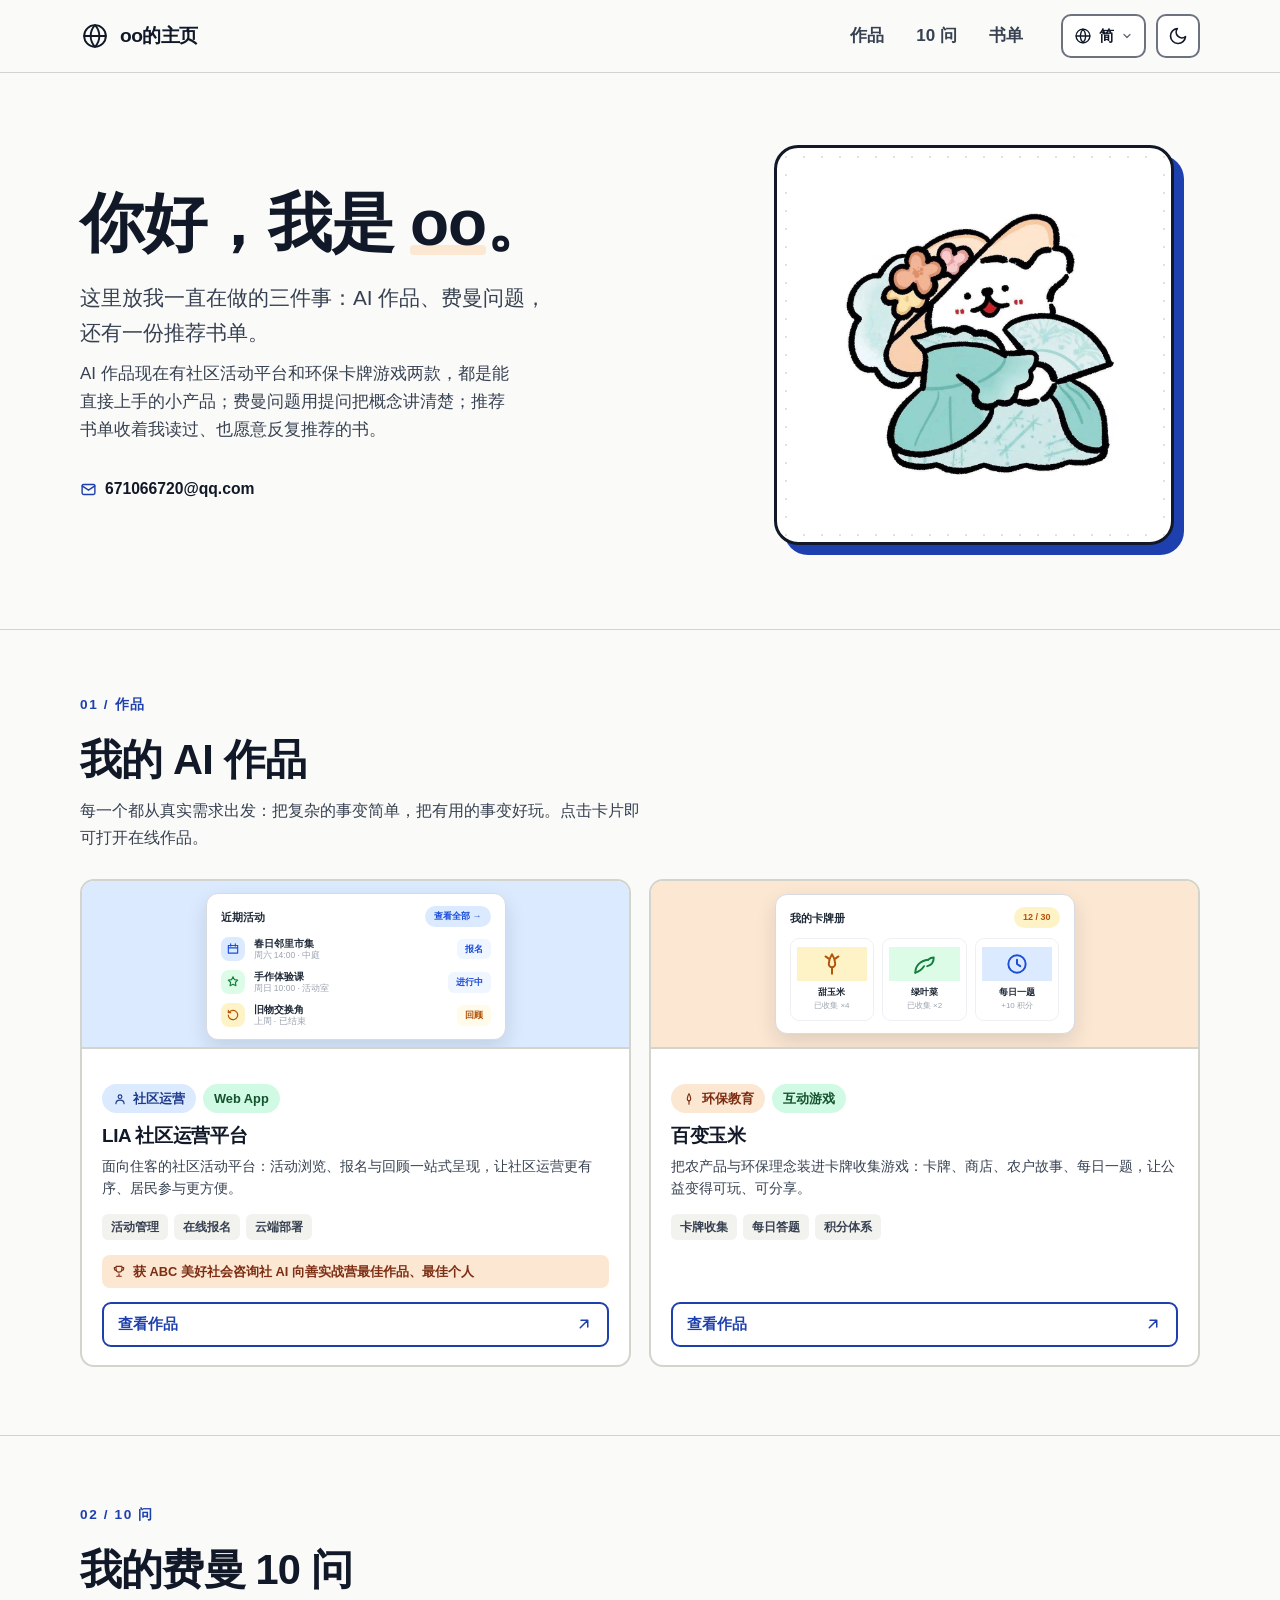
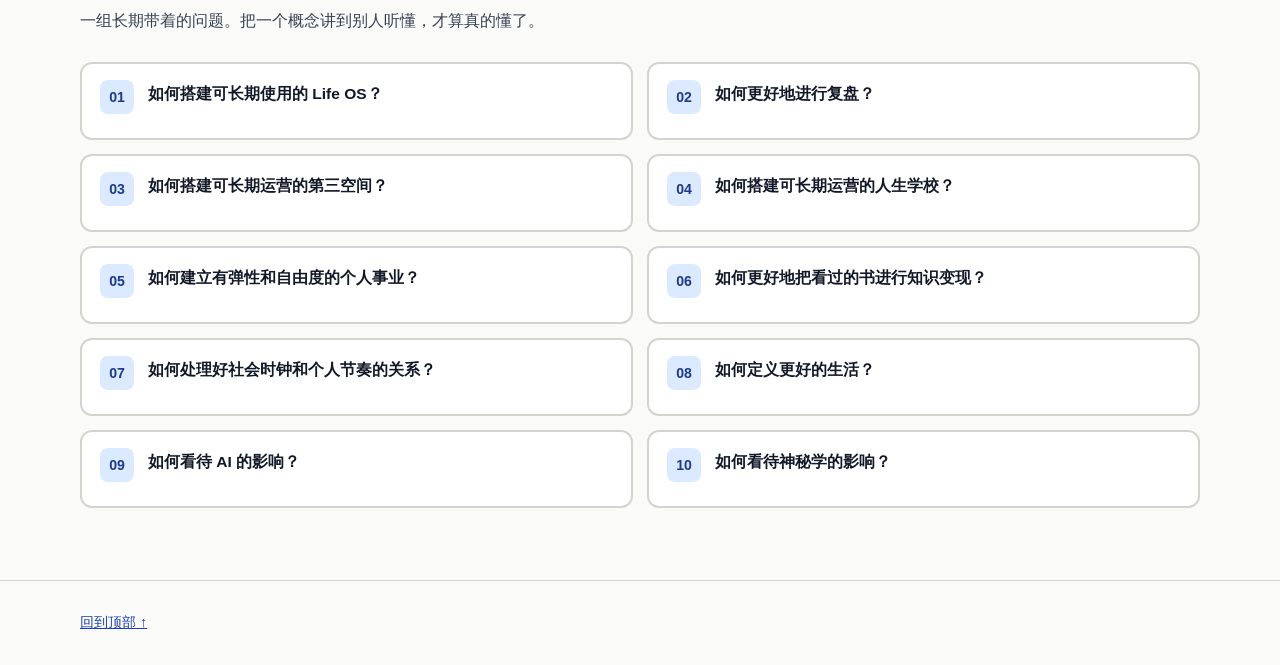
==== commit 2419eacf: "LIA 作品补充获奖信息，五语同步" ====
--- a/index.html
+++ b/index.html
@@ -213,17 +213,15 @@
     .tag-purple { background: var(--tag-purple-bg); color: var(--tag-purple-text); }
     .card h3 { font-size: 1.18rem; margin: 0 0 7px; }
     .card p { color: var(--text-muted); font-size: .9rem; margin-bottom: 14px; line-height: 1.55; }
-    .card-honor {
-      display: flex; align-items: flex-start; gap: 8px;
-      background: var(--tag-peach-bg); color: var(--tag-peach-text);
-      border-radius: 8px; padding: 8px 11px; margin: 0 0 13px;
-      line-height: 1.45;
-    }
-    .card-honor svg { width: 16px; height: 16px; flex: none; margin-top: 2px; }
-    .honor-award { display: block; font-size: .82rem; font-weight: 800; }
-    .honor-from { display: block; font-size: .74rem; font-weight: 700; opacity: .82; margin-top: 2px; }
     .features { list-style: none; padding: 0; margin: 0 0 15px; display: flex; flex-wrap: wrap; gap: 6px; }
     .features li { font-size: .78rem; font-weight: 600; color: var(--text-muted); background: var(--surface-2); padding: 3px 9px; border-radius: 6px; }
+    .card p.card-award {
+      display: flex; align-items: flex-start; gap: 7px;
+      background: var(--tag-peach-bg); color: var(--tag-peach-text);
+      padding: 7px 10px; margin: 0 0 14px; border-radius: 8px;
+      font-size: .8rem; font-weight: 700; line-height: 1.5;
+    }
+    .card-award svg { width: 14px; height: 14px; flex: 0 0 auto; margin-top: 2px; }
     .card-link {
       margin-top: auto; display: inline-flex; align-items: center; justify-content: space-between; gap: 10px;
       min-height: 42px; padding: 8px 14px; border: 2px solid var(--primary); border-radius: 9px;
@@ -315,11 +313,6 @@
       .q-list { grid-template-columns: 1fr; }
       section { padding: 64px 0; }
       #questions { padding: 48px 0 56px; }
-    }
-    @media (max-width: 400px) {
-      .card-honor { padding: 7px 9px; gap: 7px; }
-      .honor-award { font-size: .78rem; }
-      .honor-from { font-size: .7rem; }
     }
   </style>
 </head>
@@ -406,8 +399,8 @@
               </ul>
               <h3>LIA 社区运营平台</h3>
               <p>面向住客的社区活动平台：活动浏览、报名与回顾一站式呈现，让社区运营更有序、居民参与更方便。</p>
-              <div class="card-honor"><svg viewBox="0 0 24 24" fill="none" stroke="currentColor" stroke-width="2" stroke-linecap="round" stroke-linejoin="round" aria-hidden="true"><circle cx="12" cy="9" r="5.2"/><path d="M8.6 13.4L7 21l5-2.6 5 2.6-1.6-7.6"/></svg><div><span class="honor-award">最佳作品 · 最佳个人</span><span class="honor-from">ABC 美好社会资讯社「AI 向善实战营」</span></div></div>
               <ul class="features" aria-label="作品特点"><li>活动管理</li><li>在线报名</li><li>云端部署</li></ul>
+              <p class="card-award"><svg viewBox="0 0 24 24" fill="none" stroke="currentColor" stroke-width="2" stroke-linecap="round" stroke-linejoin="round" aria-hidden="true"><path d="M8 21h8M12 17v4M7 4h10v5a5 5 0 0 1-10 0zM7 6H4v2a3 3 0 0 0 3 3M17 6h3v2a3 3 0 0 1-3 3"/></svg>获 ABC 美好社会咨询社 AI 向善实战营最佳作品、最佳个人</p>
               <a class="card-link" href="https://lia-community-ops-d8d0uj220d6c66-1499054183.tcloudbaseapp.com/resident/activities.html" target="_blank" rel="noopener noreferrer" aria-label="查看 LIA 社区运营平台（在新窗口打开）">
                 查看作品
                 <svg viewBox="0 0 24 24" fill="none" stroke="currentColor" stroke-width="2" stroke-linecap="round" stroke-linejoin="round" aria-hidden="true"><path d="M7 17L17 7M8 7h9v9"/></svg>
@@ -584,8 +577,7 @@
           '每一个都从真实需求出发：把复杂的事变简单，把有用的事变好玩。点击卡片即可打开在线作品。': '每一個都從真實需求出發：把複雜的事變簡單，把有用的事變好玩。點擊卡片即可打開線上作品。',
           '社区运营': '社區營運', 'LIA 社区运营平台': 'LIA 社區營運平台',
           '面向住客的社区活动平台：活动浏览、报名与回顾一站式呈现，让社区运营更有序、居民参与更方便。': '面向住客的社區活動平台：活動瀏覽、報名與回顧一站式呈現，讓社區營運更有秩序、居民參與更方便。',
-          '最佳作品 · 最佳个人': '最佳作品 · 最佳個人',
-          'ABC 美好社会资讯社「AI 向善实战营」': 'ABC 美好社會資訊社「AI 向善實戰營」',
+          '获 ABC 美好社会咨询社 AI 向善实战营最佳作品、最佳个人': '獲 ABC 美好社會諮詢社 AI 向善實戰營最佳作品、最佳個人',
           '活动管理': '活動管理', '在线报名': '線上報名', '云端部署': '雲端部署', '查看作品': '查看作品',
           '环保教育': '環保教育', '互动游戏': '互動遊戲', '百变玉米': '百變玉米',
           '把农产品与环保理念装进卡牌收集游戏：卡牌、商店、农户故事、每日一题，让公益变得可玩、可分享。': '把農產品與環保理念裝進卡牌收集遊戲：卡牌、商店、農夫故事、每日一題，讓公益變得可玩、可分享。',
@@ -622,8 +614,7 @@
           '每一个都从真实需求出发：把复杂的事变简单，把有用的事变好玩。点击卡片即可打开在线作品。': 'Each one starts from a real need: make complex things simple, make useful things fun. Click a card to open the live project.',
           '社区运营': 'Community Ops', 'LIA 社区运营平台': 'LIA Community Platform',
           '面向住客的社区活动平台：活动浏览、报名与回顾一站式呈现，让社区运营更有序、居民参与更方便。': 'A community activity platform for residents: browse, sign up for and review events in one place, so operations stay organized and participation stays easy.',
-          '最佳作品 · 最佳个人': 'Best Project · Best Individual',
-          'ABC 美好社会资讯社「AI 向善实战营」': 'ABC AI for Good Bootcamp',
+          '获 ABC 美好社会咨询社 AI 向善实战营最佳作品、最佳个人': 'Best Project and Best Individual at the ABC AI for Good Bootcamp',
           '活动管理': 'Event management', '在线报名': 'Online sign-up', '云端部署': 'Cloud deploy', '查看作品': 'View project',
           '环保教育': 'Eco education', '互动游戏': 'Interactive game', '百变玉米': 'Magic Corn',
           '把农产品与环保理念装进卡牌收集游戏：卡牌、商店、农户故事、每日一题，让公益变得可玩、可分享。': "Turns produce and eco ideas into a card-collecting game: cards, a shop, farmers' stories and a daily quiz make public good playable and shareable.",
@@ -660,8 +651,7 @@
           '每一个都从真实需求出发：把复杂的事变简单，把有用的事变好玩。点击卡片即可打开在线作品。': '모두 실제 필요에서 출발했습니다. 복잡한 것은 단순하게, 유용한 것은 재미있게. 카드를 클릭하면 온라인 작품이 열립니다.',
           '社区运营': '커뮤니티 운영', 'LIA 社区运营平台': 'LIA 커뮤니티 플랫폼',
           '面向住客的社区活动平台：活动浏览、报名与回顾一站式呈现，让社区运营更有序、居民参与更方便。': '입주민을 위한 커뮤니티 활동 플랫폼입니다. 활동 조회·신청·후기를 한곳에서 제공해 운영은 더 질서 있게, 참여는 더 쉽게 만듭니다.',
-          '最佳作品 · 最佳个人': '최우수 작품상 · 최우수 개인상',
-          'ABC 美好社会资讯社「AI 向善实战营」': 'ABC AI 포 굿 실전 캠프',
+          '获 ABC 美好社会咨询社 AI 向善实战营最佳作品、最佳个人': 'ABC 美好社会咨询社 AI 선의 실전 캠프 최우수 작품·최우수 개인 수상',
           '活动管理': '활동 관리', '在线报名': '온라인 신청', '云端部署': '클라우드 배포', '查看作品': '작품 보기',
           '环保教育': '환경 교육', '互动游戏': '인터랙티브 게임', '百变玉米': '변신 옥수수',
           '把农产品与环保理念装进卡牌收集游戏：卡牌、商店、农户故事、每日一题，让公益变得可玩、可分享。': '농산물과 환경 보호를 카드 수집 게임에 담았습니다. 카드, 상점, 농부 이야기, 매일 한 문제로 공익을 놀이처럼 즐기고 나눌 수 있습니다.',
@@ -698,8 +688,7 @@
           '每一个都从真实需求出发：把复杂的事变简单，把有用的事变好玩。点击卡片即可打开在线作品。': 'どれも実際のニーズから生まれました。複雑なことをシンプルに、役立つことを楽しく。カードをクリックすると作品が開きます。',
           '社区运营': 'コミュニティ運営', 'LIA 社区运营平台': 'LIA コミュニティプラットフォーム',
           '面向住客的社区活动平台：活动浏览、报名与回顾一站式呈现，让社区运营更有序、居民参与更方便。': '住民向けのコミュニティ活動プラットフォームです。活動の閲覧・申し込み・振り返りを一か所にまとめ、運営を整え、参加をもっと手軽にします。',
-          '最佳作品 · 最佳个人': '最優秀作品賞・最優秀個人賞',
-          'ABC 美好社会资讯社「AI 向善实战营」': 'ABC 美好社会資訊社「AI 向善実戦キャンプ」',
+          '获 ABC 美好社会咨询社 AI 向善实战营最佳作品、最佳个人': 'ABC 美好社会咨询社 AI 向善実践キャンプで最優秀作品・最優秀個人を受賞',
           '活动管理': '活動管理', '在线报名': 'オンライン申込', '云端部署': 'クラウド公開', '查看作品': '作品を見る',
           '环保教育': '環境教育', '互动游戏': 'インタラクティブゲーム', '百变玉米': 'マジックコーン',
           '把农产品与环保理念装进卡牌收集游戏：卡牌、商店、农户故事、每日一题，让公益变得可玩、可分享。': '農産物と環境への思いをカード収集ゲームにしました。カード、ショップ、農家の物語、毎日の一問で、公益性を遊べて共有できるものにしています。',
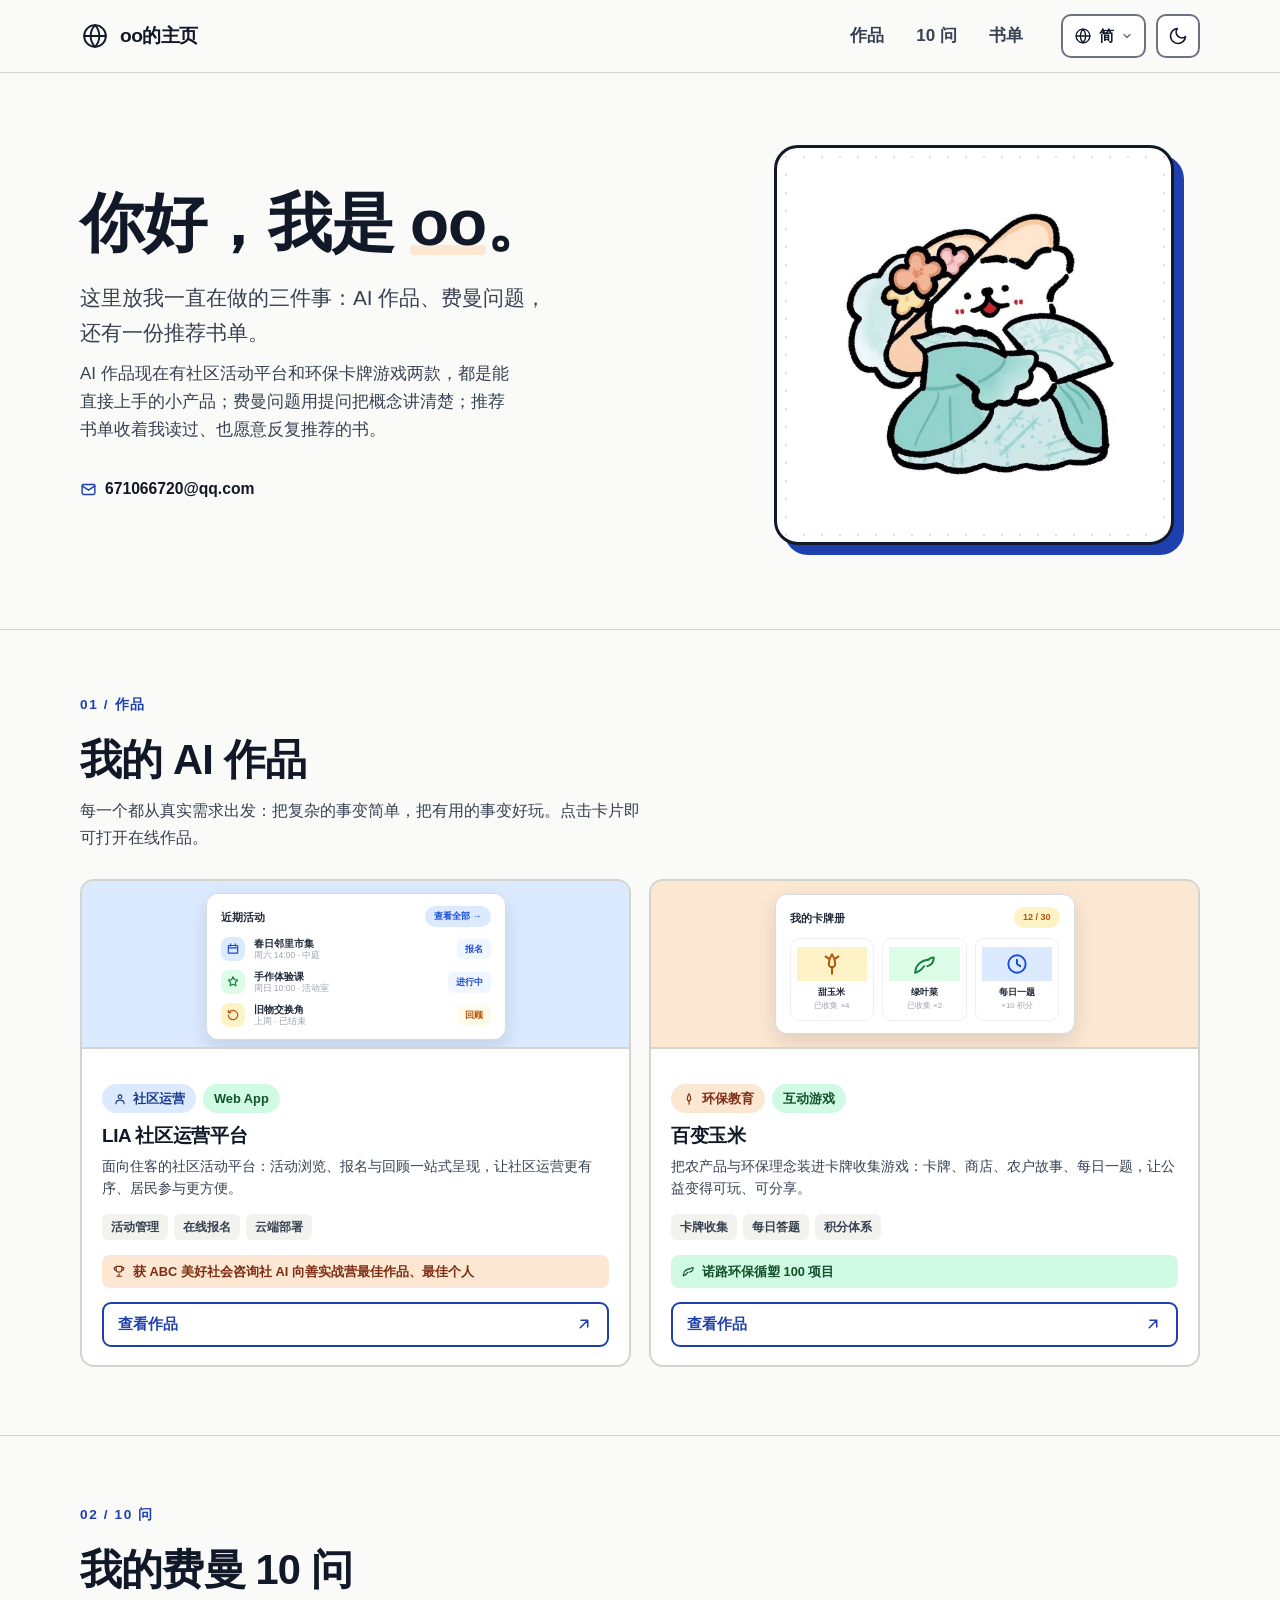
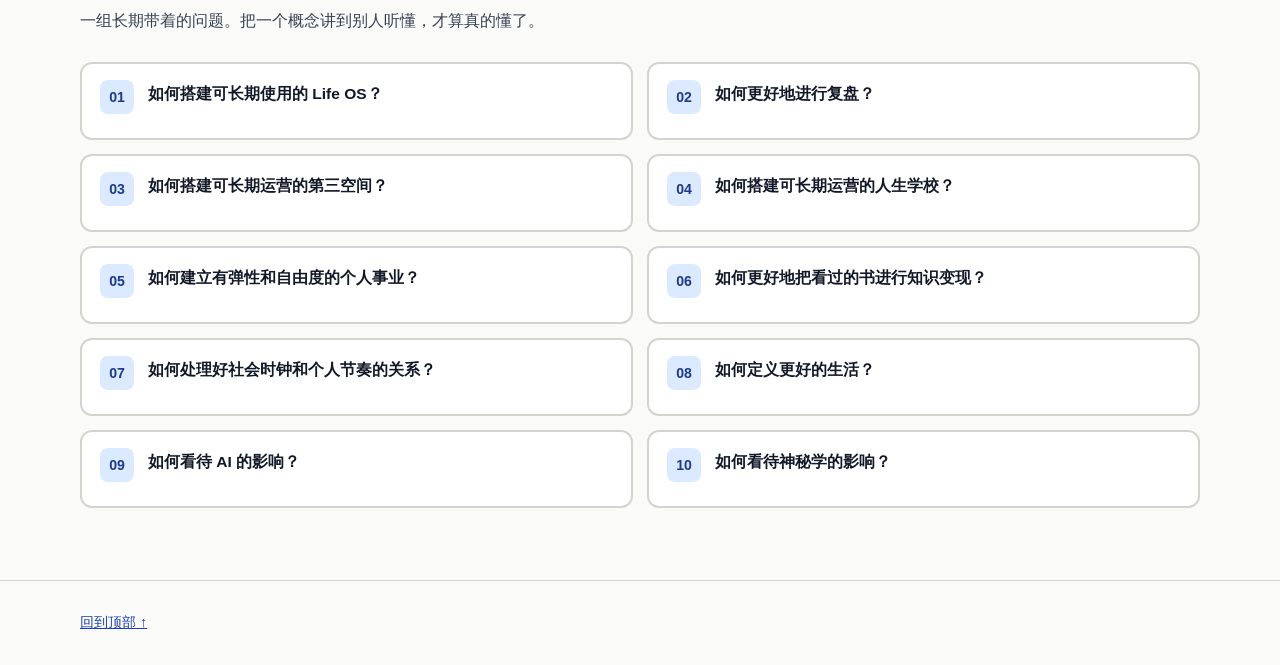
==== commit 8282d8ba: "百变玉米补充诺路环保循塑100项目说明" ====
--- a/index.html
+++ b/index.html
@@ -222,6 +222,7 @@
       font-size: .8rem; font-weight: 700; line-height: 1.5;
     }
     .card-award svg { width: 14px; height: 14px; flex: 0 0 auto; margin-top: 2px; }
+    .card p.card-award.award-mint { background: var(--tag-mint-bg); color: var(--tag-mint-text); }
     .card-link {
       margin-top: auto; display: inline-flex; align-items: center; justify-content: space-between; gap: 10px;
       min-height: 42px; padding: 8px 14px; border: 2px solid var(--primary); border-radius: 9px;
@@ -428,6 +429,7 @@
               <h3>百变玉米</h3>
               <p>把农产品与环保理念装进卡牌收集游戏：卡牌、商店、农户故事、每日一题，让公益变得可玩、可分享。</p>
               <ul class="features" aria-label="作品特点"><li>卡牌收集</li><li>每日答题</li><li>积分体系</li></ul>
+              <p class="card-award award-mint"><svg viewBox="0 0 24 24" fill="none" stroke="currentColor" stroke-width="2" stroke-linecap="round" stroke-linejoin="round" aria-hidden="true"><path d="M4 20c0-6 4-11 12-12"/><path d="M16 8c2-2 4-2 5-2 0 4-2 7-6 8"/><path d="M4 20c3-1 6-3 8-6"/></svg>诺路环保循塑 100 项目</p>
               <a class="card-link" href="https://wintermoon123.github.io/baibianyumi" target="_blank" rel="noopener noreferrer" aria-label="查看百变玉米（在新窗口打开）">
                 查看作品
                 <svg viewBox="0 0 24 24" fill="none" stroke="currentColor" stroke-width="2" stroke-linecap="round" stroke-linejoin="round" aria-hidden="true"><path d="M7 17L17 7M8 7h9v9"/></svg>
@@ -581,6 +583,7 @@
           '活动管理': '活動管理', '在线报名': '線上報名', '云端部署': '雲端部署', '查看作品': '查看作品',
           '环保教育': '環保教育', '互动游戏': '互動遊戲', '百变玉米': '百變玉米',
           '把农产品与环保理念装进卡牌收集游戏：卡牌、商店、农户故事、每日一题，让公益变得可玩、可分享。': '把農產品與環保理念裝進卡牌收集遊戲：卡牌、商店、農夫故事、每日一題，讓公益變得可玩、可分享。',
+          '诺路环保循塑 100 项目': '諾路環保循塑 100 項目',
           '卡牌收集': '卡牌收集', '每日答题': '每日答題', '积分体系': '積分系統',
           '语言学习': '語言學習', 'AI 应用': 'AI 應用', '英语情境闯关': '英語情境闖關',
           '十个真实情境，用英语把一件事办成。进度条反映任务完成度，决策点用符号区分对错，AI 点评即时反馈。': '十個真實情境，用英語把一件事辦成。進度條反映任務完成度，決策點用符號區分對錯，AI 點評即時回饋。',
@@ -618,6 +621,7 @@
           '活动管理': 'Event management', '在线报名': 'Online sign-up', '云端部署': 'Cloud deploy', '查看作品': 'View project',
           '环保教育': 'Eco education', '互动游戏': 'Interactive game', '百变玉米': 'Magic Corn',
           '把农产品与环保理念装进卡牌收集游戏：卡牌、商店、农户故事、每日一题，让公益变得可玩、可分享。': "Turns produce and eco ideas into a card-collecting game: cards, a shop, farmers' stories and a daily quiz make public good playable and shareable.",
+          '诺路环保循塑 100 项目': 'NuoLu Environmental Plastic Recycling 100 Project',
           '卡牌收集': 'Card collecting', '每日答题': 'Daily quiz', '积分体系': 'Points system',
           '语言学习': 'Language learning', 'AI 应用': 'AI app', '英语情境闯关': 'English Scenario Challenge',
           '十个真实情境，用英语把一件事办成。进度条反映任务完成度，决策点用符号区分对错，AI 点评即时反馈。': 'Ten real-life scenarios to get things done in English. A progress bar shows completion, symbols mark right and wrong choices, and AI feedback is instant.',
@@ -655,6 +659,7 @@
           '活动管理': '활동 관리', '在线报名': '온라인 신청', '云端部署': '클라우드 배포', '查看作品': '작품 보기',
           '环保教育': '환경 교육', '互动游戏': '인터랙티브 게임', '百变玉米': '변신 옥수수',
           '把农产品与环保理念装进卡牌收集游戏：卡牌、商店、农户故事、每日一题，让公益变得可玩、可分享。': '농산물과 환경 보호를 카드 수집 게임에 담았습니다. 카드, 상점, 농부 이야기, 매일 한 문제로 공익을 놀이처럼 즐기고 나눌 수 있습니다.',
+          '诺路环保循塑 100 项目': 'NuoLu 환경 플라스틱 순환 100 프로젝트',
           '卡牌收集': '카드 수집', '每日答题': '매일 퀴즈', '积分体系': '포인트 제도',
           '语言学习': '언어 학습', 'AI 应用': 'AI 앱', '英语情境闯关': '영어 상황 챌린지',
           '十个真实情境，用英语把一件事办成。进度条反映任务完成度，决策点用符号区分对错，AI 点评即时反馈。': '열 가지 실제 상황에서 영어로 일을 해냅니다. 진행 표시줄이 완료도를 보여 주고, 선택 지점은 기호로 정답을 구분하며, AI 피드백이 즉시 제공됩니다.',
@@ -692,6 +697,7 @@
           '活动管理': '活動管理', '在线报名': 'オンライン申込', '云端部署': 'クラウド公開', '查看作品': '作品を見る',
           '环保教育': '環境教育', '互动游戏': 'インタラクティブゲーム', '百变玉米': 'マジックコーン',
           '把农产品与环保理念装进卡牌收集游戏：卡牌、商店、农户故事、每日一题，让公益变得可玩、可分享。': '農産物と環境への思いをカード収集ゲームにしました。カード、ショップ、農家の物語、毎日の一問で、公益性を遊べて共有できるものにしています。',
+          '诺路环保循塑 100 项目': 'NuoLu 環境「プラスチック循環 100」プロジェクト',
           '卡牌收集': 'カード収集', '每日答题': '毎日のクイズ', '积分体系': 'ポイント制度',
           '语言学习': '語学学習', 'AI 应用': 'AI アプリ', '英语情境闯关': '英語シチュエーション攻略',
           '十个真实情境，用英语把一件事办成。进度条反映任务完成度，决策点用符号区分对错，AI 点评即时反馈。': '10 のリアルなシチュエーションで、英語で用事を済ませます。進捗バーが達成度を示し、選択の正誤は記号で区別、AI の講評はその場で返ります。',
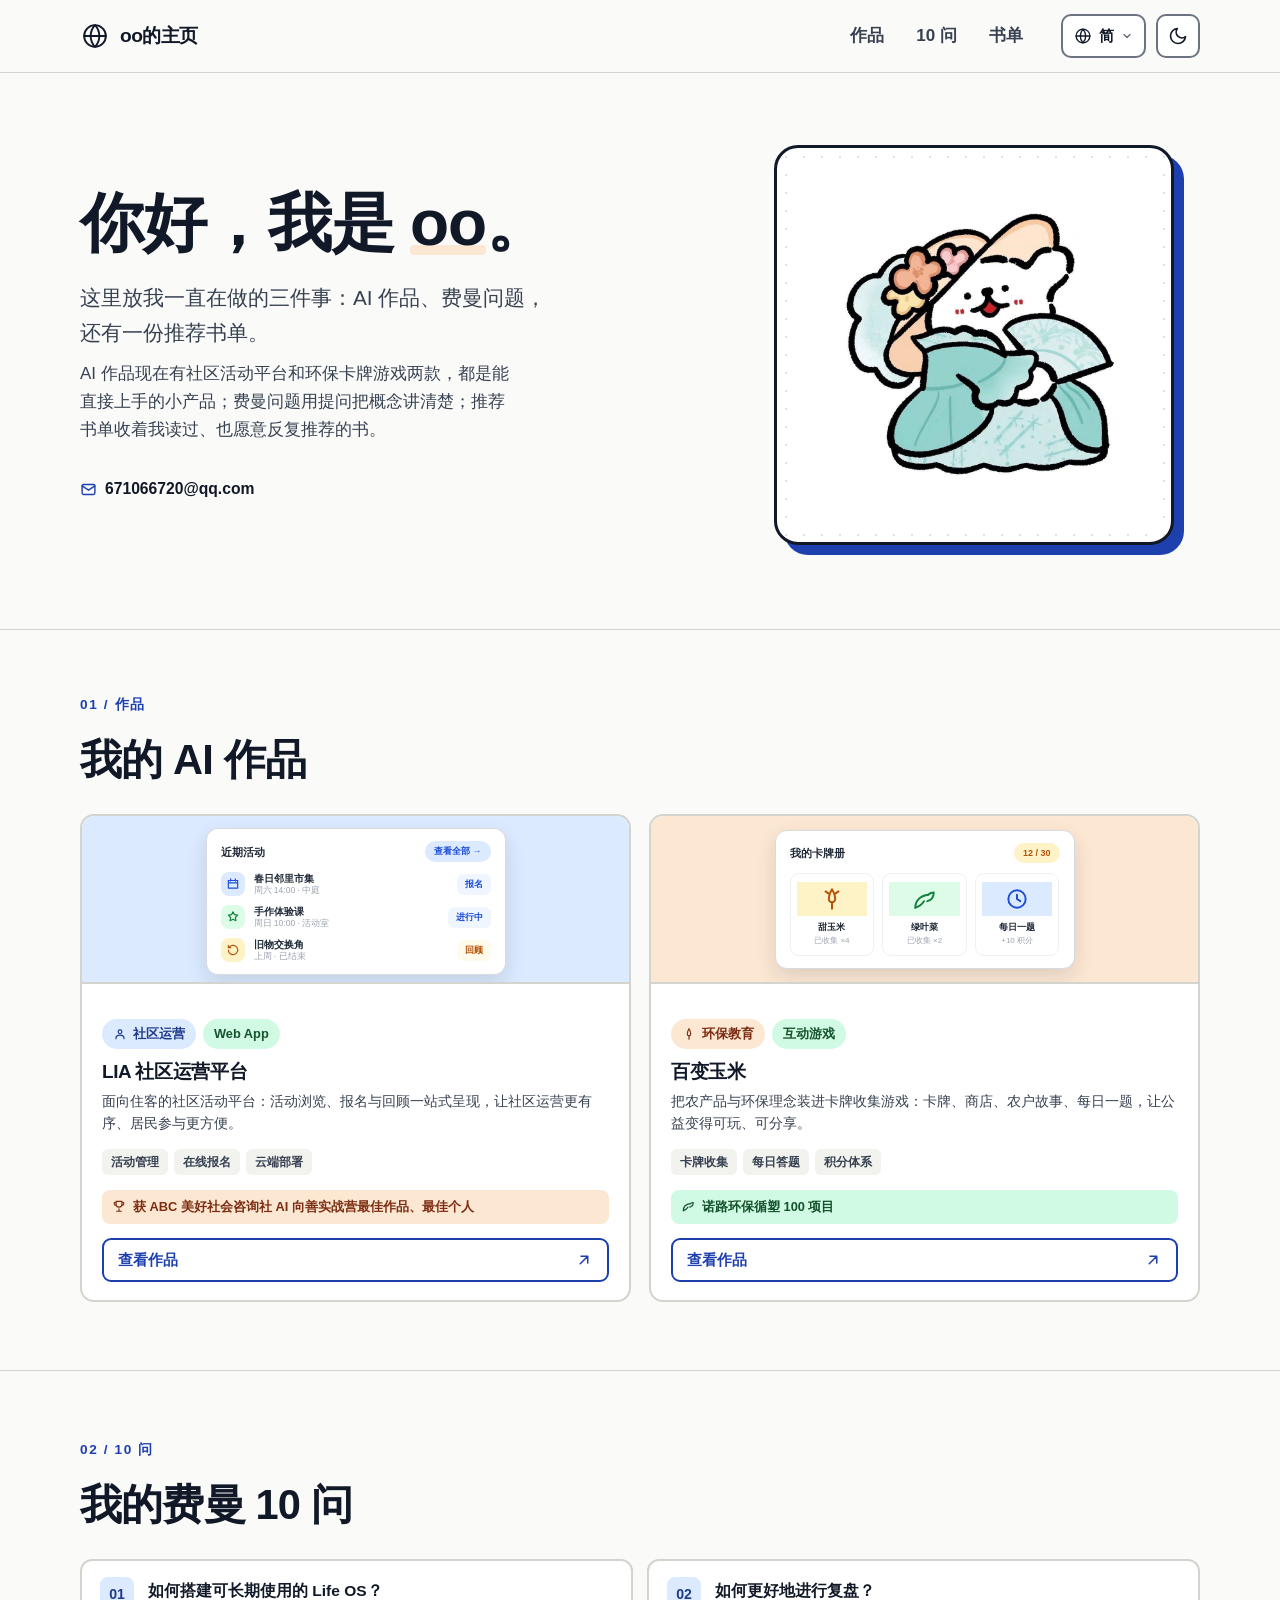
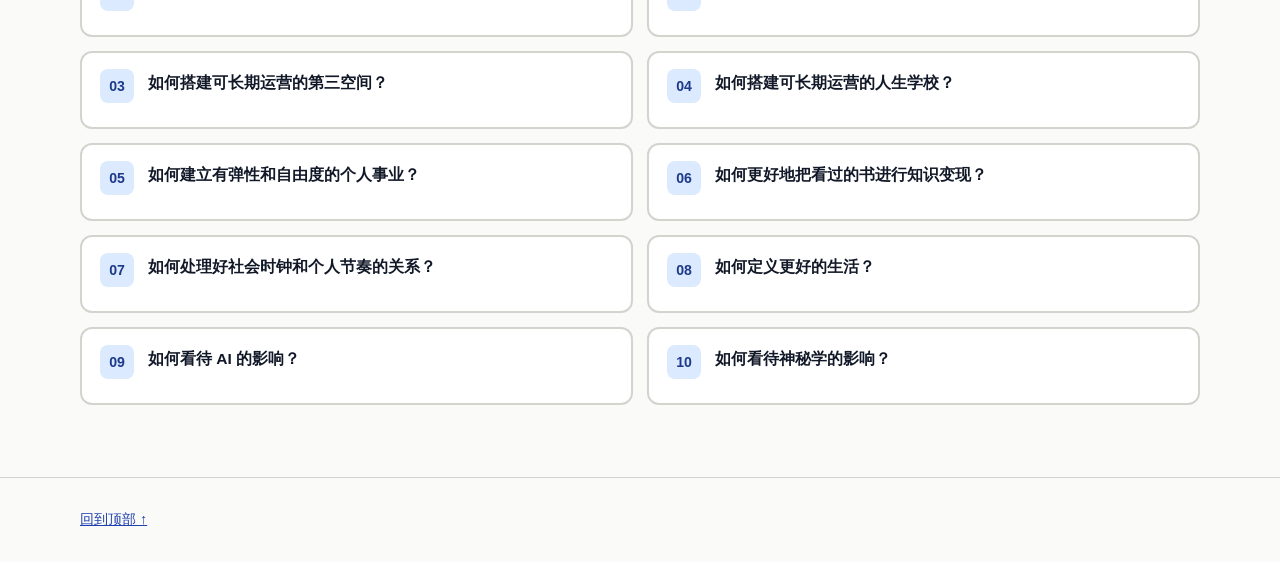
==== commit 90a79aa6: "删去作品区与费曼问题区的两段说明文案" ====
--- a/index.html
+++ b/index.html
@@ -4,7 +4,7 @@
   <meta charset="UTF-8">
   <meta name="viewport" content="width=device-width, initial-scale=1">
   <title>oo的主页</title>
-  <meta name="description" content="oo 的 AI 作品集与费曼 10 问：社区运营平台、百变玉米，一组长期带着的问题，一份推荐书单。">
+  <meta name="description" content="oo 的 AI 作品集与费曼 10 问：社区运营平台、百变玉米，一份推荐书单。">
   <style>
     /* ============ Design tokens ============ */
     :root {
@@ -181,7 +181,6 @@
     section { padding: 88px 0; }
     #works { padding: 60px 0 68px; }
     .section-head { margin-bottom: 28px; max-width: 60ch; }
-    .section-desc { color: var(--text-muted); font-size: 1rem; margin-bottom: 0; }
 
     /* ============ Work cards ============ */
     .cards { display: grid; grid-template-columns: repeat(2, 1fr); gap: 18px; }
@@ -379,7 +378,6 @@
         <header class="section-head reveal">
           <p class="eyebrow">01 / 作品</p>
           <h2 id="works-title">我的 AI 作品</h2>
-          <p class="section-desc">每一个都从真实需求出发：把复杂的事变简单，把有用的事变好玩。点击卡片即可打开在线作品。</p>
         </header>
 
         <div class="cards">
@@ -498,7 +496,6 @@
         <header class="section-head reveal">
           <p class="eyebrow">02 / 10 问</p>
           <h2 id="questions-title">我的费曼 10 问</h2>
-          <p class="section-desc">一组长期带着的问题。把一个概念讲到别人听懂，才算真的懂了。</p>
         </header>
 
         <div class="q-list reveal">
@@ -576,7 +573,6 @@
           '这里放我一直在做的三件事：AI 作品、费曼问题，还有一份推荐书单。': '這裡放我一直在做的三件事：AI 作品、費曼問題，還有一份推薦書單。',
           'AI 作品现在有社区活动平台和环保卡牌游戏两款，都是能直接上手的小产品；费曼问题用提问把概念讲清楚；推荐书单收着我读过、也愿意反复推荐的书。': 'AI 作品現在有社區活動平台和環保卡牌遊戲兩款，都是能直接上手的小產品；費曼問題用提問把概念講清楚；推薦書單收著我讀過、也願意反覆推薦的書。',
           '01 / 作品': '01 / 作品', '我的 AI 作品': '我的 AI 作品',
-          '每一个都从真实需求出发：把复杂的事变简单，把有用的事变好玩。点击卡片即可打开在线作品。': '每一個都從真實需求出發：把複雜的事變簡單，把有用的事變好玩。點擊卡片即可打開線上作品。',
           '社区运营': '社區營運', 'LIA 社区运营平台': 'LIA 社區營運平台',
           '面向住客的社区活动平台：活动浏览、报名与回顾一站式呈现，让社区运营更有序、居民参与更方便。': '面向住客的社區活動平台：活動瀏覽、報名與回顧一站式呈現，讓社區營運更有秩序、居民參與更方便。',
           '获 ABC 美好社会咨询社 AI 向善实战营最佳作品、最佳个人': '獲 ABC 美好社會諮詢社 AI 向善實戰營最佳作品、最佳個人',
@@ -597,7 +593,6 @@
           '查看韩语情境闯关（在新窗口打开）': '查看韓語情境闖關（在新視窗開啟）',
           'oo 的头像：一只穿绿色和服、手捧花束的白色小狐狸插画': 'oo 的頭像：一隻穿綠色和服、手捧花束的白色小狐狸插畫',
           '10 问': '10 問', '书单': '書單', '推荐书单': '推薦書單', '02 / 10 问': '02 / 10 問', '我的费曼 10 问': '我的費曼 10 問',
-          '一组长期带着的问题。把一个概念讲到别人听懂，才算真的懂了。': '一組長期帶著的問題。把一個概念講到別人聽懂，才算真的懂了。',
           '如何搭建可长期使用的 Life OS？': '如何搭建可長期使用的 Life OS？',
           '如何更好地进行复盘？': '如何更好地進行復盤？',
           '如何搭建可长期运营的第三空间？': '如何搭建可長期營運的第三空間？',
@@ -614,7 +609,6 @@
           '这里放我一直在做的三件事：AI 作品、费曼问题，还有一份推荐书单。': 'Three things I keep working on: AI projects, Feynman questions, and a recommended reading list.',
           'AI 作品现在有社区活动平台和环保卡牌游戏两款，都是能直接上手的小产品；费曼问题用提问把概念讲清楚；推荐书单收着我读过、也愿意反复推荐的书。': 'The AI projects are a community activity platform and an eco card game — both small products you can use right away. Feynman questions explain ideas through questions, and the reading list collects books I have read and keep recommending.',
           '01 / 作品': '01 / Works', '我的 AI 作品': 'My AI Works',
-          '每一个都从真实需求出发：把复杂的事变简单，把有用的事变好玩。点击卡片即可打开在线作品。': 'Each one starts from a real need: make complex things simple, make useful things fun. Click a card to open the live project.',
           '社区运营': 'Community Ops', 'LIA 社区运营平台': 'LIA Community Platform',
           '面向住客的社区活动平台：活动浏览、报名与回顾一站式呈现，让社区运营更有序、居民参与更方便。': 'A community activity platform for residents: browse, sign up for and review events in one place, so operations stay organized and participation stays easy.',
           '获 ABC 美好社会咨询社 AI 向善实战营最佳作品、最佳个人': 'Best Project and Best Individual at the ABC AI for Good Bootcamp',
@@ -635,7 +629,6 @@
           '查看韩语情境闯关（在新窗口打开）': 'View Korean Scenario Challenge (opens in a new window)',
           'oo 的头像：一只穿绿色和服、手捧花束的白色小狐狸插画': 'Avatar of oo: an illustration of a white fox in a green kimono holding a bouquet',
           '10 问': '10 Questions', '书单': 'Booklist', '推荐书单': 'Recommended reading list', '02 / 10 问': '02 / 10 Questions', '我的费曼 10 问': 'My Feynman 10 Questions',
-          '一组长期带着的问题。把一个概念讲到别人听懂，才算真的懂了。': 'A set of questions I keep carrying. A concept is only truly understood once you can explain it to someone else.',
           '如何搭建可长期使用的 Life OS？': 'How to build a Life OS that lasts?',
           '如何更好地进行复盘？': 'How to review and reflect better?',
           '如何搭建可长期运营的第三空间？': 'How to build a third space that runs for the long term?',
@@ -652,7 +645,6 @@
           '这里放我一直在做的三件事：AI 作品、费曼问题，还有一份推荐书单。': '제가 꾸준히 해 온 세 가지입니다. AI 작품, 파인만 질문, 그리고 추천 도서 목록.',
           'AI 作品现在有社区活动平台和环保卡牌游戏两款，都是能直接上手的小产品；费曼问题用提问把概念讲清楚；推荐书单收着我读过、也愿意反复推荐的书。': 'AI 작품은 지금 커뮤니티 활동 플랫폼과 환경 카드 게임 두 가지로, 바로 써 볼 수 있는 작은 제품들입니다. 파인만 질문은 질문으로 개념을 설명하고, 추천 도서 목록은 제가 읽고 다시 추천하고 싶은 책을 모았습니다.',
           '01 / 作品': '01 / 작품', '我的 AI 作品': '나의 AI 작품',
-          '每一个都从真实需求出发：把复杂的事变简单，把有用的事变好玩。点击卡片即可打开在线作品。': '모두 실제 필요에서 출발했습니다. 복잡한 것은 단순하게, 유용한 것은 재미있게. 카드를 클릭하면 온라인 작품이 열립니다.',
           '社区运营': '커뮤니티 운영', 'LIA 社区运营平台': 'LIA 커뮤니티 플랫폼',
           '面向住客的社区活动平台：活动浏览、报名与回顾一站式呈现，让社区运营更有序、居民参与更方便。': '입주민을 위한 커뮤니티 활동 플랫폼입니다. 활동 조회·신청·후기를 한곳에서 제공해 운영은 더 질서 있게, 참여는 더 쉽게 만듭니다.',
           '获 ABC 美好社会咨询社 AI 向善实战营最佳作品、最佳个人': 'ABC 美好社会咨询社 AI 선의 실전 캠프 최우수 작품·최우수 개인 수상',
@@ -673,7 +665,6 @@
           '查看韩语情境闯关（在新窗口打开）': '한국어 상황 챌린지 보기(새 창에서 열림)',
           'oo 的头像：一只穿绿色和服、手捧花束的白色小狐狸插画': 'oo의 아바타: 초록 기모노를 입고 꽃다발을 든 흰 여우 일러스트',
           '10 问': '10 질문', '书单': '책 목록', '推荐书单': '추천 도서 목록', '02 / 10 问': '02 / 10 질문', '我的费曼 10 问': '나의 파인만 10 질문',
-          '一组长期带着的问题。把一个概念讲到别人听懂，才算真的懂了。': '오래 품고 있는 질문들입니다. 개념은 다른 사람이 이해할 수 있게 설명해야 진짜로 아는 것입니다.',
           '如何搭建可长期使用的 Life OS？': '오래 쓸 수 있는 Life OS는 어떻게 만드는가?',
           '如何更好地进行复盘？': '회고를 더 잘하는 방법은?',
           '如何搭建可长期运营的第三空间？': '오래 운영할 수 있는 제3의 공간은 어떻게 만드는가?',
@@ -690,7 +681,6 @@
           '这里放我一直在做的三件事：AI 作品、费曼问题，还有一份推荐书单。': 'ずっと取り組んでいる三つのこと。AI 作品、ファインマン質問、そして推薦書リストです。',
           'AI 作品现在有社区活动平台和环保卡牌游戏两款，都是能直接上手的小产品；费曼问题用提问把概念讲清楚；推荐书单收着我读过、也愿意反复推荐的书。': 'AI 作品は、コミュニティ活動プラットフォームと環境カードゲームの 2 つで、どちらもすぐに使える小さなプロダクトです。ファインマン質問は問いで概念を説明し、推薦書リストは何度でも薦めたい本を集めました。',
           '01 / 作品': '01 / 作品', '我的 AI 作品': '私の AI 作品',
-          '每一个都从真实需求出发：把复杂的事变简单，把有用的事变好玩。点击卡片即可打开在线作品。': 'どれも実際のニーズから生まれました。複雑なことをシンプルに、役立つことを楽しく。カードをクリックすると作品が開きます。',
           '社区运营': 'コミュニティ運営', 'LIA 社区运营平台': 'LIA コミュニティプラットフォーム',
           '面向住客的社区活动平台：活动浏览、报名与回顾一站式呈现，让社区运营更有序、居民参与更方便。': '住民向けのコミュニティ活動プラットフォームです。活動の閲覧・申し込み・振り返りを一か所にまとめ、運営を整え、参加をもっと手軽にします。',
           '获 ABC 美好社会咨询社 AI 向善实战营最佳作品、最佳个人': 'ABC 美好社会咨询社 AI 向善実践キャンプで最優秀作品・最優秀個人を受賞',
@@ -711,7 +701,6 @@
           '查看韩语情境闯关（在新窗口打开）': '韓国語シチュエーション攻略を見る（新しいウィンドウで開く）',
           'oo 的头像：一只穿绿色和服、手捧花束的白色小狐狸插画': 'oo のアバター：緑の着物を着て花束を持つ白いキツネのイラスト',
           '10 问': '10 の問い', '书单': 'ブックリスト', '推荐书单': '推薦図書リスト', '02 / 10 问': '02 / 10 の問い', '我的费曼 10 问': '私のファインマン 10 問',
-          '一组长期带着的问题。把一个概念讲到别人听懂，才算真的懂了。': 'ずっと持ち続けている問いです。概念は人に説明できて初めて理解したことになります。',
           '如何搭建可长期使用的 Life OS？': '長く使える Life OS はどう作るか？',
           '如何更好地进行复盘？': '振り返りをうまく行うには？',
           '如何搭建可长期运营的第三空间？': '長く運営できる第三の場所はどう作るか？',
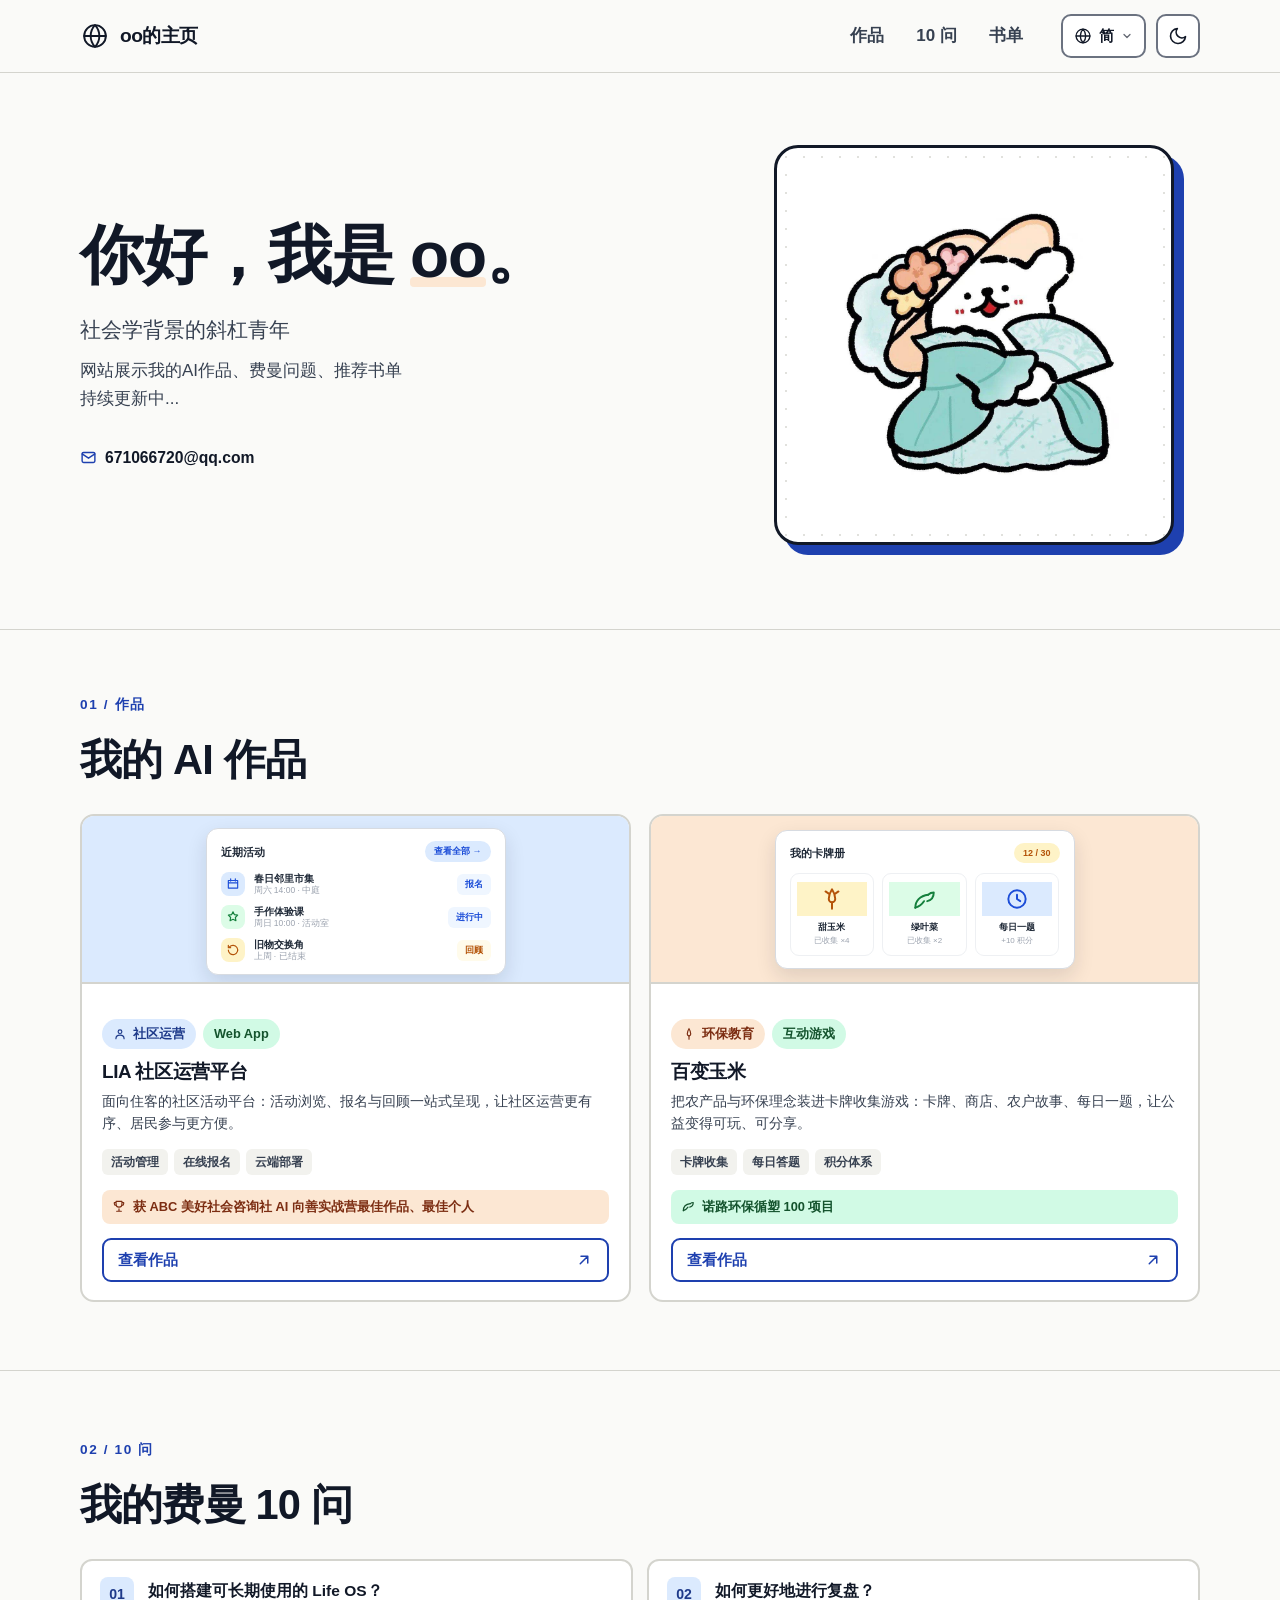
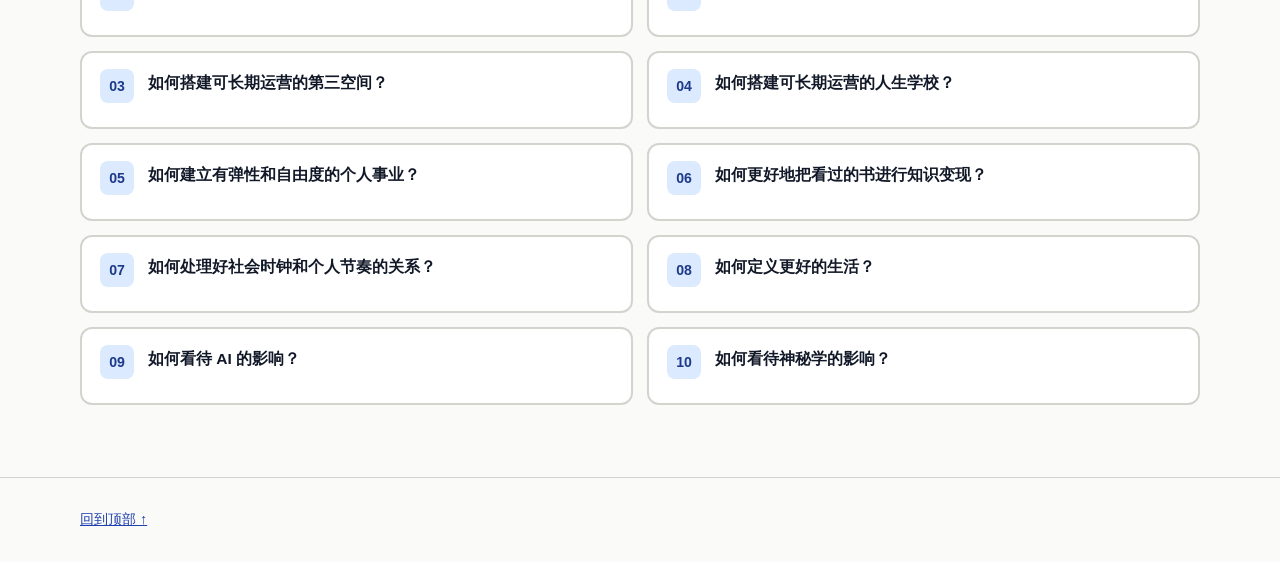
==== commit 5802cc57: "首屏简介改为三行新文案，五语同步" ====
--- a/index.html
+++ b/index.html
@@ -360,8 +360,8 @@
       <div class="wrap hero-grid">
         <div class="hero-copy">
           <h1 id="hero-title">你好，我是 <span class="hl">oo</span>。</h1>
-          <p class="hero-lead">这里放我一直在做的三件事：AI 作品、费曼问题，还有一份推荐书单。</p>
-          <p class="hero-sub">AI 作品现在有社区活动平台和环保卡牌游戏两款，都是能直接上手的小产品；费曼问题用提问把概念讲清楚；推荐书单收着我读过、也愿意反复推荐的书。</p>
+          <p class="hero-lead">社会学背景的斜杠青年</p>
+          <p class="hero-sub">网站展示我的AI作品、费曼问题、推荐书单<br>持续更新中...</p>
           <p class="hero-email"><svg viewBox="0 0 24 24" fill="none" stroke="currentColor" stroke-width="2" stroke-linecap="round" stroke-linejoin="round" aria-hidden="true"><rect x="3" y="5" width="18" height="14" rx="2"/><path d="M3 7l9 6 9-6"/></svg><span class="hero-email-text">671066720@qq.com</span></p>
         </div>
         <div class="hero-art">
@@ -570,8 +570,9 @@
         'zh-Hant': {
           'oo的主页': 'oo 的首頁', '作品': '作品', '跳到主要内容': '跳到主要內容',
           '你好，我是': '你好，我是 ', '。': '。',
-          '这里放我一直在做的三件事：AI 作品、费曼问题，还有一份推荐书单。': '這裡放我一直在做的三件事：AI 作品、費曼問題，還有一份推薦書單。',
-          'AI 作品现在有社区活动平台和环保卡牌游戏两款，都是能直接上手的小产品；费曼问题用提问把概念讲清楚；推荐书单收着我读过、也愿意反复推荐的书。': 'AI 作品現在有社區活動平台和環保卡牌遊戲兩款，都是能直接上手的小產品；費曼問題用提問把概念講清楚；推薦書單收著我讀過、也願意反覆推薦的書。',
+          '社会学背景的斜杠青年': '社會學背景的斜槓青年',
+          '网站展示我的AI作品、费曼问题、推荐书单': '網站展示我的AI作品、費曼問題、推薦書單',
+          '持续更新中...': '持續更新中...',
           '01 / 作品': '01 / 作品', '我的 AI 作品': '我的 AI 作品',
           '社区运营': '社區營運', 'LIA 社区运营平台': 'LIA 社區營運平台',
           '面向住客的社区活动平台：活动浏览、报名与回顾一站式呈现，让社区运营更有序、居民参与更方便。': '面向住客的社區活動平台：活動瀏覽、報名與回顧一站式呈現，讓社區營運更有秩序、居民參與更方便。',
@@ -606,8 +607,9 @@
         },
         'en': {
           'oo的主页': "oo's home", '作品': 'Works', '跳到主要内容': 'Skip to main content', '你好，我是': "Hi, I'm ", '。': '.',
-          '这里放我一直在做的三件事：AI 作品、费曼问题，还有一份推荐书单。': 'Three things I keep working on: AI projects, Feynman questions, and a recommended reading list.',
-          'AI 作品现在有社区活动平台和环保卡牌游戏两款，都是能直接上手的小产品；费曼问题用提问把概念讲清楚；推荐书单收着我读过、也愿意反复推荐的书。': 'The AI projects are a community activity platform and an eco card game — both small products you can use right away. Feynman questions explain ideas through questions, and the reading list collects books I have read and keep recommending.',
+          '社会学背景的斜杠青年': 'A slash career rooted in sociology',
+          '网站展示我的AI作品、费曼问题、推荐书单': 'This site shows my AI projects, Feynman questions, and reading list',
+          '持续更新中...': 'Continuously updated...',
           '01 / 作品': '01 / Works', '我的 AI 作品': 'My AI Works',
           '社区运营': 'Community Ops', 'LIA 社区运营平台': 'LIA Community Platform',
           '面向住客的社区活动平台：活动浏览、报名与回顾一站式呈现，让社区运营更有序、居民参与更方便。': 'A community activity platform for residents: browse, sign up for and review events in one place, so operations stay organized and participation stays easy.',
@@ -642,8 +644,9 @@
         },
         'ko': {
           'oo的主页': 'oo의 홈', '作品': '작품', '跳到主要内容': '본문으로 건너뛰기', '你好，我是': '안녕하세요, ', '。': '입니다.',
-          '这里放我一直在做的三件事：AI 作品、费曼问题，还有一份推荐书单。': '제가 꾸준히 해 온 세 가지입니다. AI 작품, 파인만 질문, 그리고 추천 도서 목록.',
-          'AI 作品现在有社区活动平台和环保卡牌游戏两款，都是能直接上手的小产品；费曼问题用提问把概念讲清楚；推荐书单收着我读过、也愿意反复推荐的书。': 'AI 작품은 지금 커뮤니티 활동 플랫폼과 환경 카드 게임 두 가지로, 바로 써 볼 수 있는 작은 제품들입니다. 파인만 질문은 질문으로 개념을 설명하고, 추천 도서 목록은 제가 읽고 다시 추천하고 싶은 책을 모았습니다.',
+          '社会学背景的斜杠青年': '사회학 배경을 가진 슬래셔',
+          '网站展示我的AI作品、费曼问题、推荐书单': '이 사이트는 제 AI 작품, 파인만 질문, 추천 도서를 보여줍니다',
+          '持续更新中...': '계속 업데이트 중...',
           '01 / 作品': '01 / 작품', '我的 AI 作品': '나의 AI 작품',
           '社区运营': '커뮤니티 운영', 'LIA 社区运营平台': 'LIA 커뮤니티 플랫폼',
           '面向住客的社区活动平台：活动浏览、报名与回顾一站式呈现，让社区运营更有序、居民参与更方便。': '입주민을 위한 커뮤니티 활동 플랫폼입니다. 활동 조회·신청·후기를 한곳에서 제공해 운영은 더 질서 있게, 참여는 더 쉽게 만듭니다.',
@@ -678,8 +681,9 @@
         },
         'ja': {
           'oo的主页': 'ooのホーム', '作品': '作品', '跳到主要内容': 'メインコンテンツへスキップ', '你好，我是': 'こんにちは、', '。': 'です。',
-          '这里放我一直在做的三件事：AI 作品、费曼问题，还有一份推荐书单。': 'ずっと取り組んでいる三つのこと。AI 作品、ファインマン質問、そして推薦書リストです。',
-          'AI 作品现在有社区活动平台和环保卡牌游戏两款，都是能直接上手的小产品；费曼问题用提问把概念讲清楚；推荐书单收着我读过、也愿意反复推荐的书。': 'AI 作品は、コミュニティ活動プラットフォームと環境カードゲームの 2 つで、どちらもすぐに使える小さなプロダクトです。ファインマン質問は問いで概念を説明し、推薦書リストは何度でも薦めたい本を集めました。',
+          '社会学背景的斜杠青年': '社会学背景を持つスラッシュワーカー',
+          '网站展示我的AI作品、费曼问题、推荐书单': 'このサイトでは AI 作品、ファインマン質問、推薦書を紹介しています',
+          '持续更新中...': '継続的に更新中...',
           '01 / 作品': '01 / 作品', '我的 AI 作品': '私の AI 作品',
           '社区运营': 'コミュニティ運営', 'LIA 社区运营平台': 'LIA コミュニティプラットフォーム',
           '面向住客的社区活动平台：活动浏览、报名与回顾一站式呈现，让社区运营更有序、居民参与更方便。': '住民向けのコミュニティ活動プラットフォームです。活動の閲覧・申し込み・振り返りを一か所にまとめ、運営を整え、参加をもっと手軽にします。',
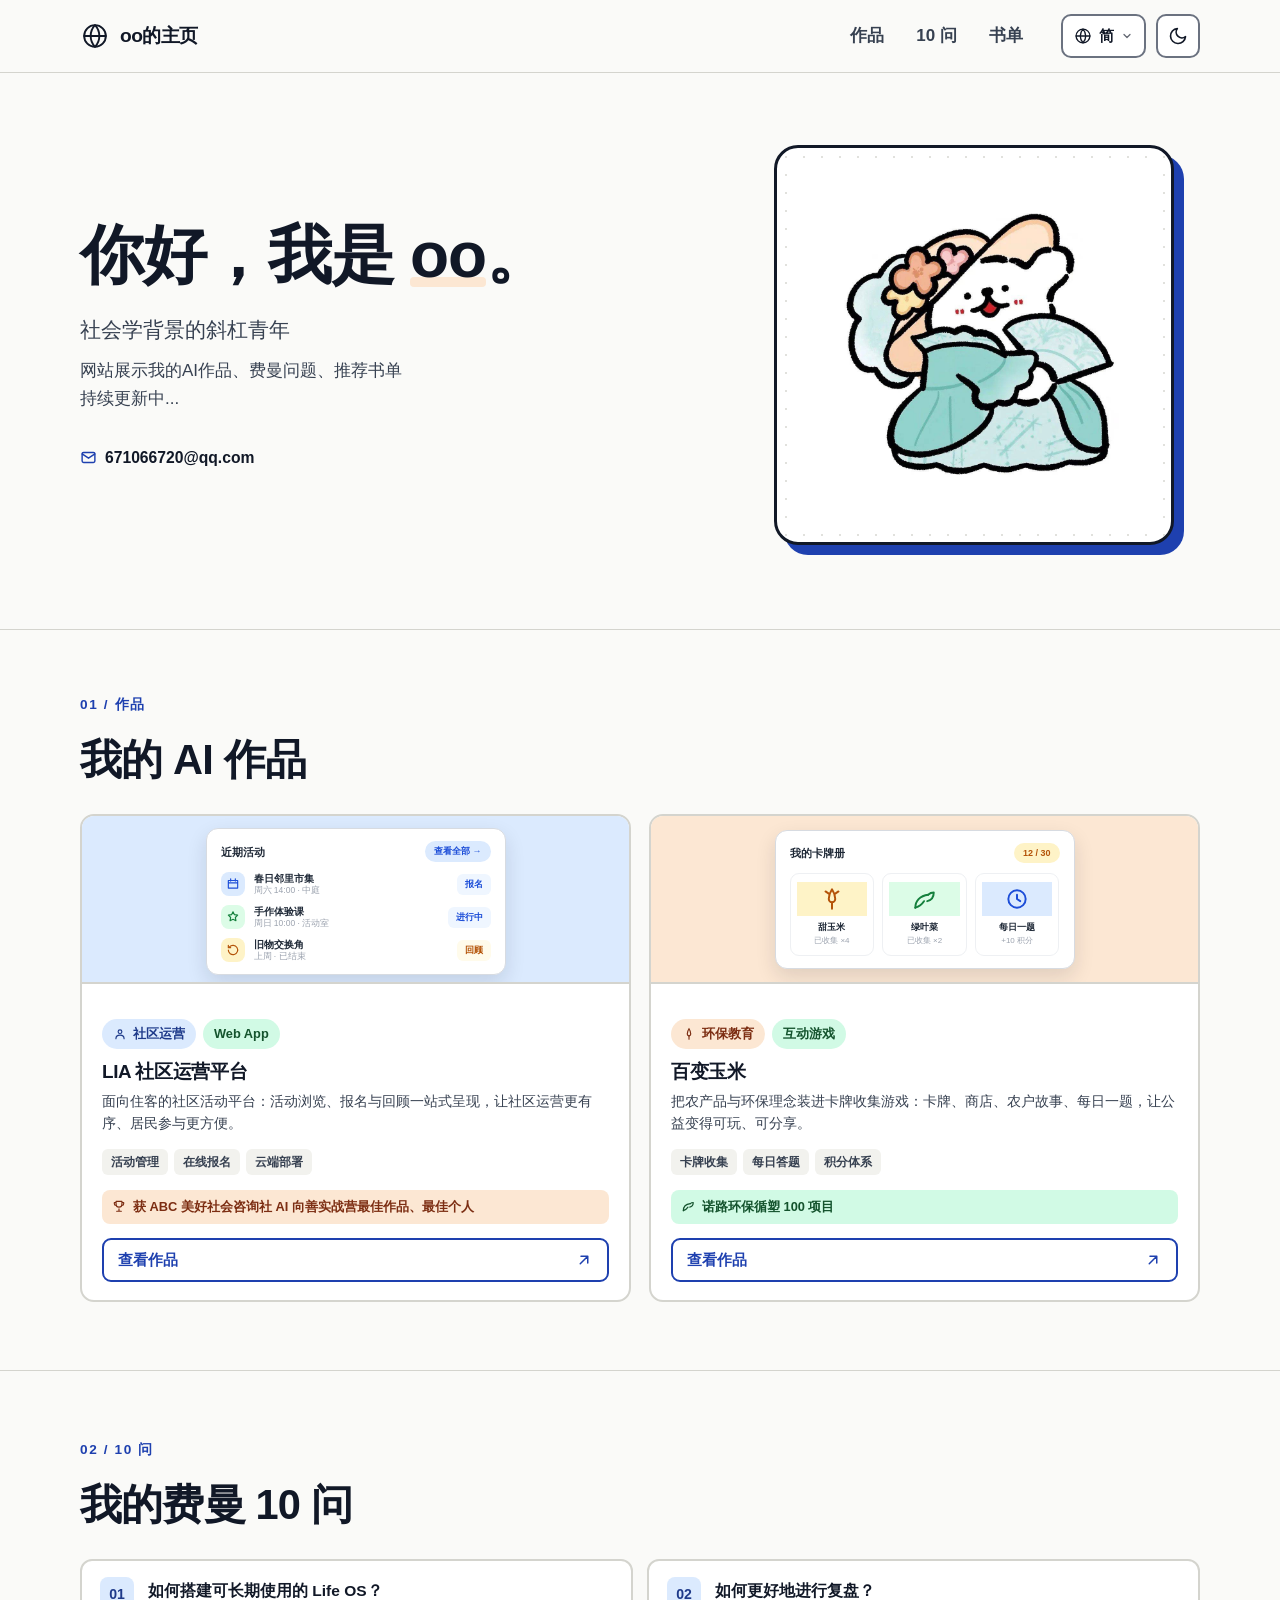
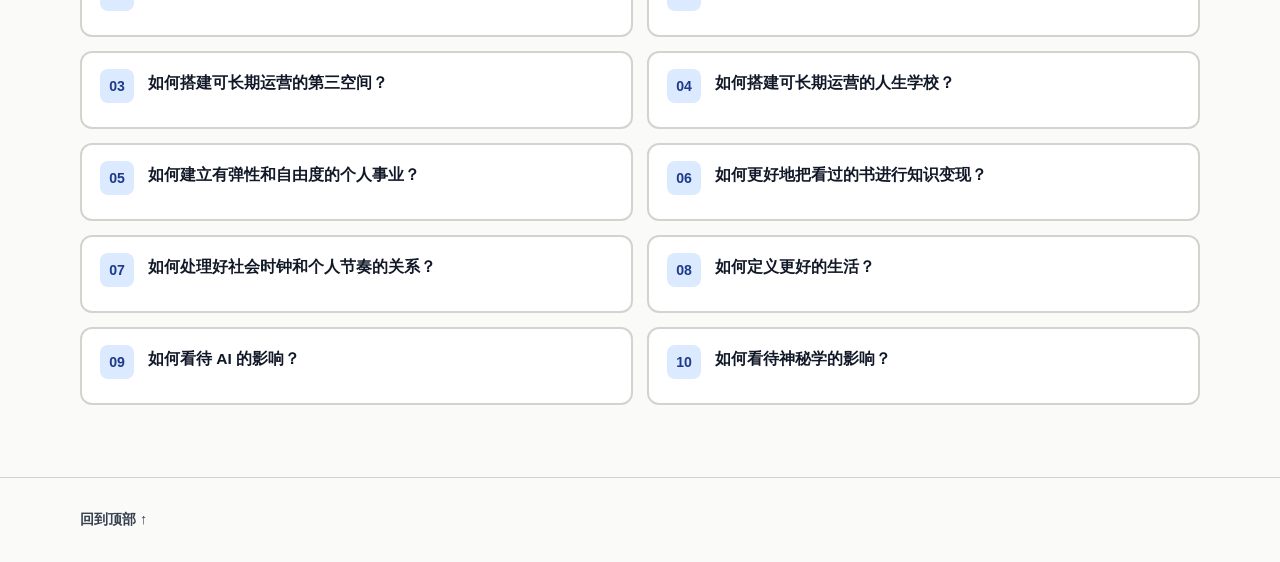
==== commit 51a47e6b: "Unify back-to-top link style with booklist page" ====
--- a/index.html
+++ b/index.html
@@ -288,6 +288,8 @@
     /* ============ Footer ============ */
     .site-footer { border-top: 1px solid var(--border-soft); padding: 30px 0; color: var(--text-muted); font-size: .9rem; }
     .footer-inner { display: flex; flex-wrap: wrap; gap: 12px; justify-content: space-between; align-items: center; }
+    .footer-inner a { color: var(--text-muted); text-decoration: none; font-weight: 600; }
+    .footer-inner a:hover { color: var(--primary); }
 
     /* ============ Reveal ============ */
     .reveal { opacity: 0; transform: translateY(16px); transition: opacity .45s ease, transform .45s ease; }
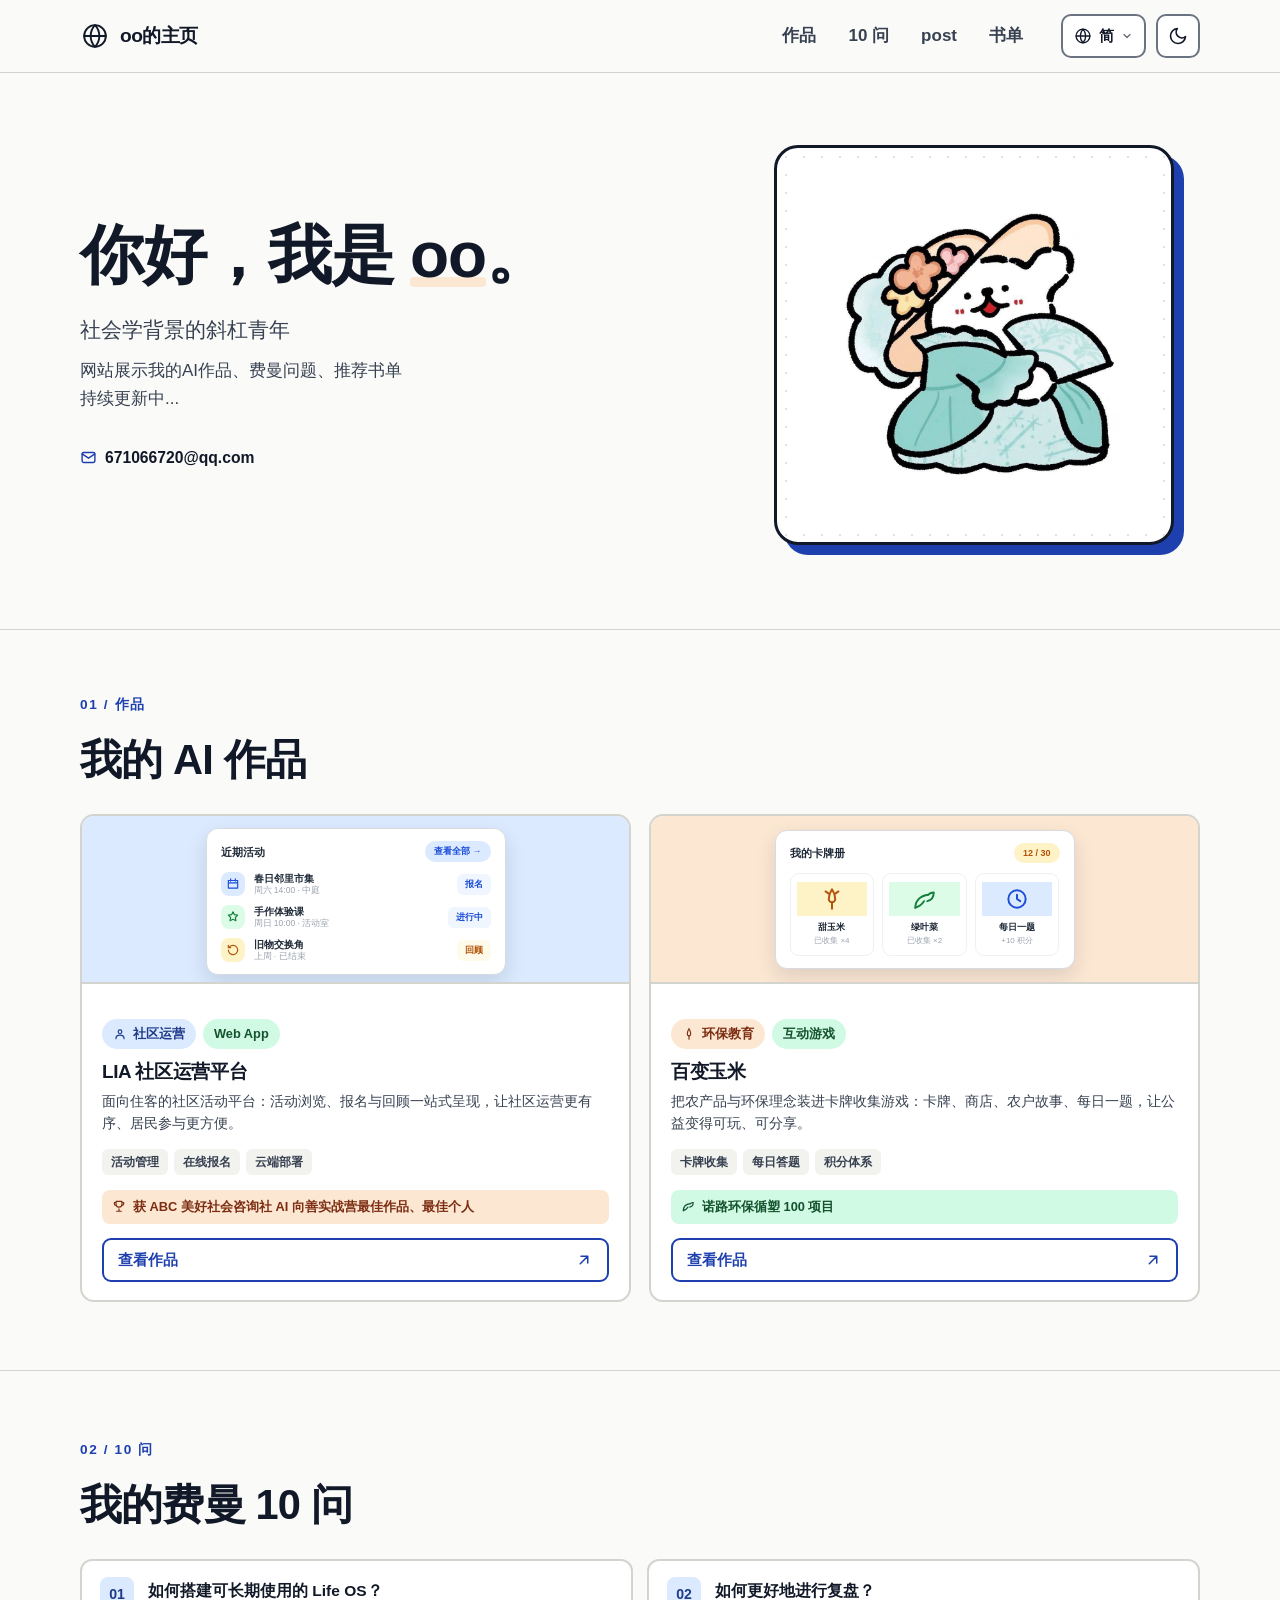
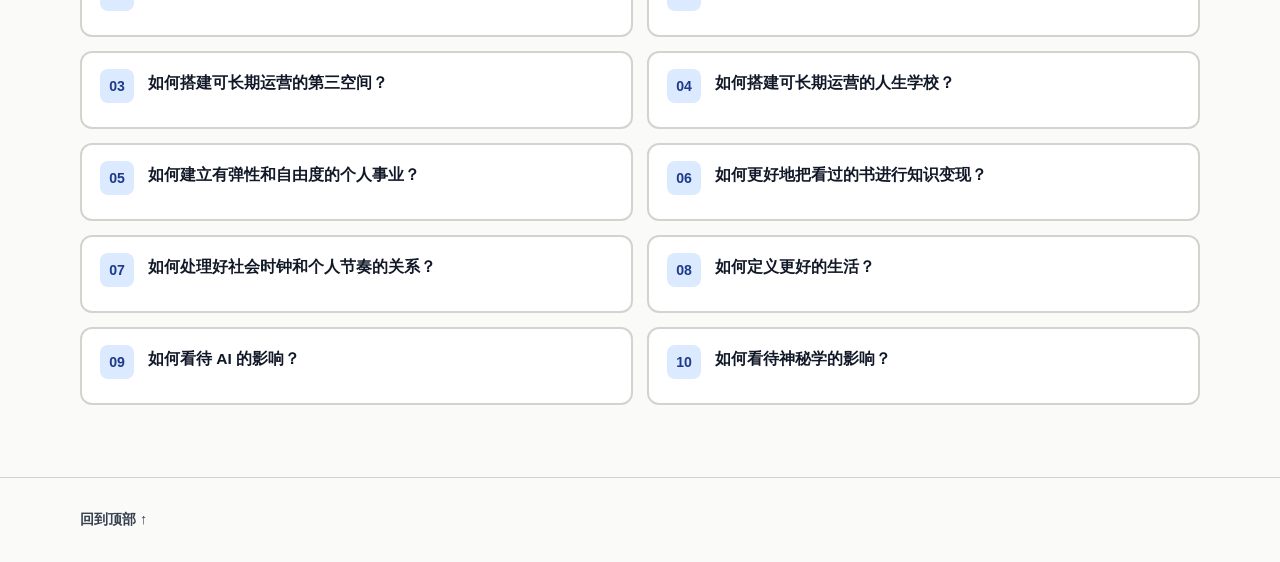
==== commit a3c6bcec: "新增 post 页面（wiki / blog）并更新站点导航" ====
--- a/index.html
+++ b/index.html
@@ -332,6 +332,7 @@
       <nav class="site-nav" aria-label="主导航">
         <a href="#works">作品</a>
         <a href="#questions">10 问</a>
+        <a href="./post/index.html" title="post">post</a>
         <a href="./推荐书单/index.html" title="推荐书单">书单</a>
       </nav>
       <div class="header-tools">
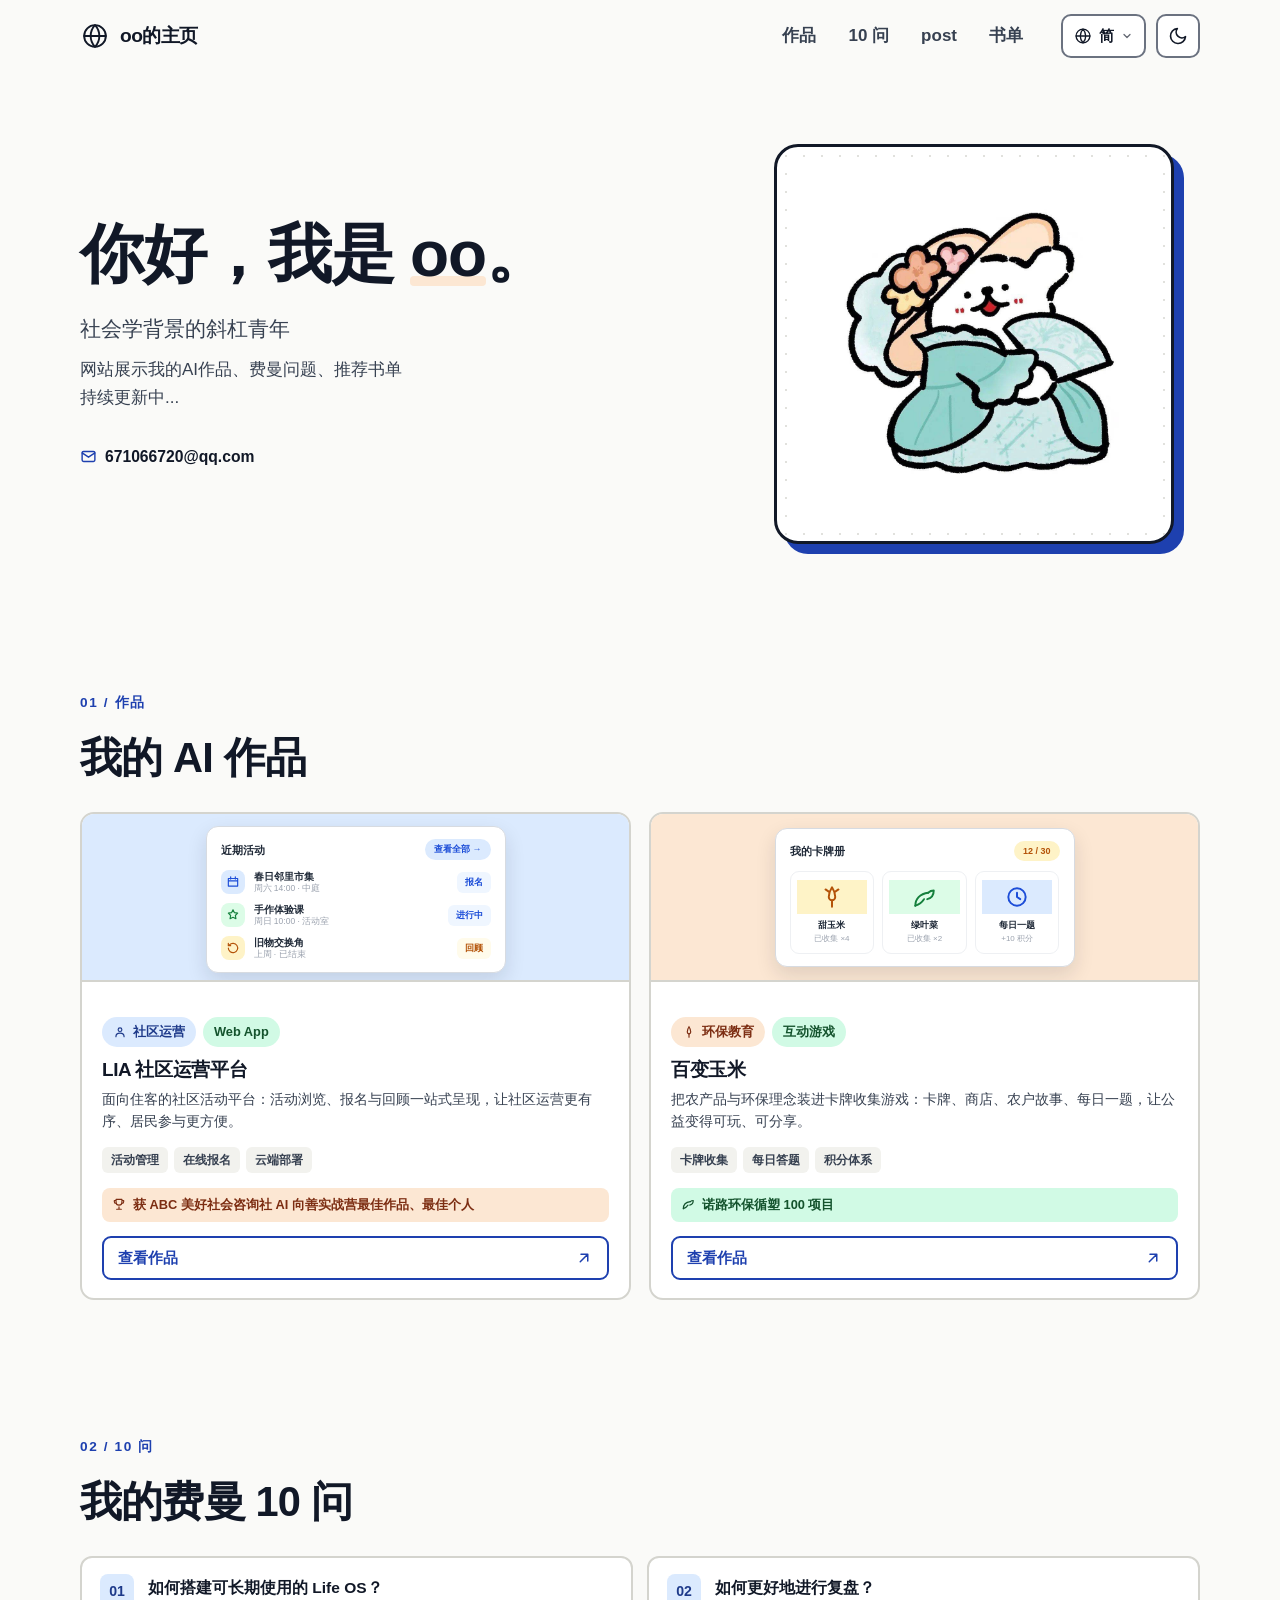
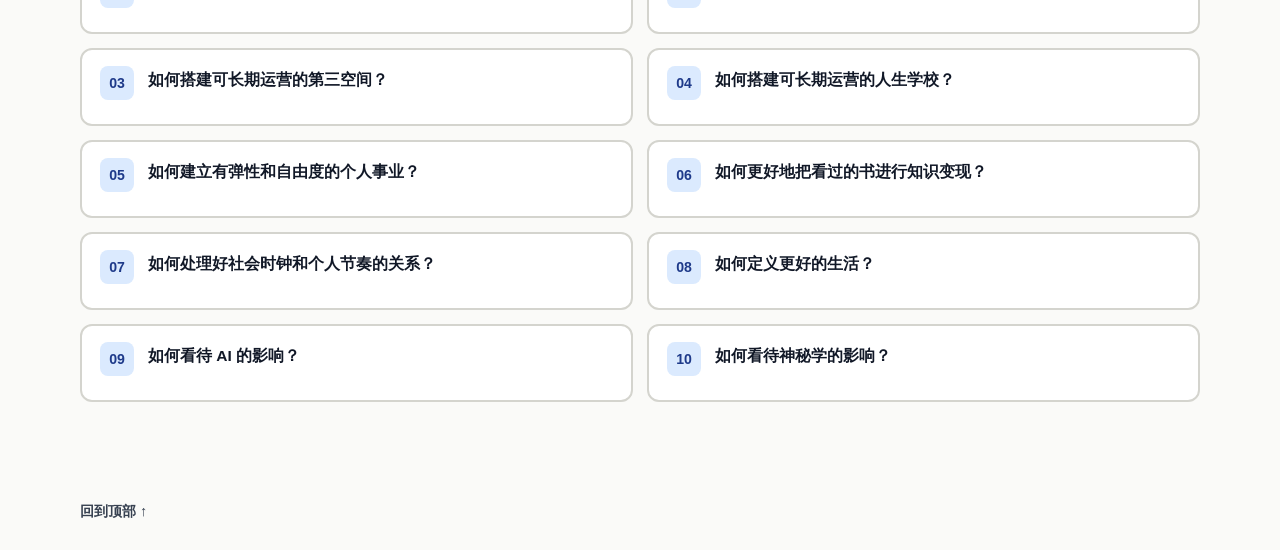
==== commit e0380e9b: "post 页面文案与样式迭代：统一更新时间格式、精简摘要、卡片两列、去分隔线" ====
--- a/index.html
+++ b/index.html
@@ -94,7 +94,6 @@
       position: sticky; top: 0; z-index: 50;
       background: color-mix(in srgb, var(--bg) 92%, transparent);
       backdrop-filter: blur(10px);
-      border-bottom: 1px solid var(--border-soft);
     }
     .header-inner { display: flex; align-items: center; gap: 24px; min-height: 72px; }
     .brand { display: inline-flex; align-items: center; gap: 10px; color: var(--text); text-decoration: none; font-weight: 800; font-size: 1.2rem; letter-spacing: -0.03em; }
@@ -144,7 +143,7 @@
     .lang-menu button[aria-checked="true"]::after { content: "✓"; font-weight: 800; color: var(--primary); }
 
     /* ============ Hero ============ */
-    .hero { padding: 72px 0 84px; border-bottom: 1px solid var(--border-soft); }
+    .hero { padding: 72px 0 84px; }
     .hero-grid { display: grid; grid-template-columns: 1.15fr .85fr; gap: 56px; align-items: center; }
     .eyebrow {
       display: inline-flex; align-items: center; gap: 8px;
@@ -269,7 +268,7 @@
     .mock-feedback svg { width: 12px; height: 12px; }
 
     /* ============ Feynman questions ============ */
-    #questions { padding: 64px 0 72px; border-top: 1px solid var(--border-soft); }
+    #questions { padding: 64px 0 72px; }
     .q-list { display: grid; grid-template-columns: repeat(2, 1fr); gap: 14px; }
     .q-item {
       background: var(--surface); border: 2px solid var(--border-soft);
@@ -286,7 +285,7 @@
     .q-title { flex: 1; font-weight: 700; line-height: 1.45; padding-top: 3px; font-size: .97rem; }
 
     /* ============ Footer ============ */
-    .site-footer { border-top: 1px solid var(--border-soft); padding: 30px 0; color: var(--text-muted); font-size: .9rem; }
+    .site-footer { padding: 26px 0; color: var(--text-muted); font-size: .9rem; }
     .footer-inner { display: flex; flex-wrap: wrap; gap: 12px; justify-content: space-between; align-items: center; }
     .footer-inner a { color: var(--text-muted); text-decoration: none; font-weight: 600; }
     .footer-inner a:hover { color: var(--primary); }
